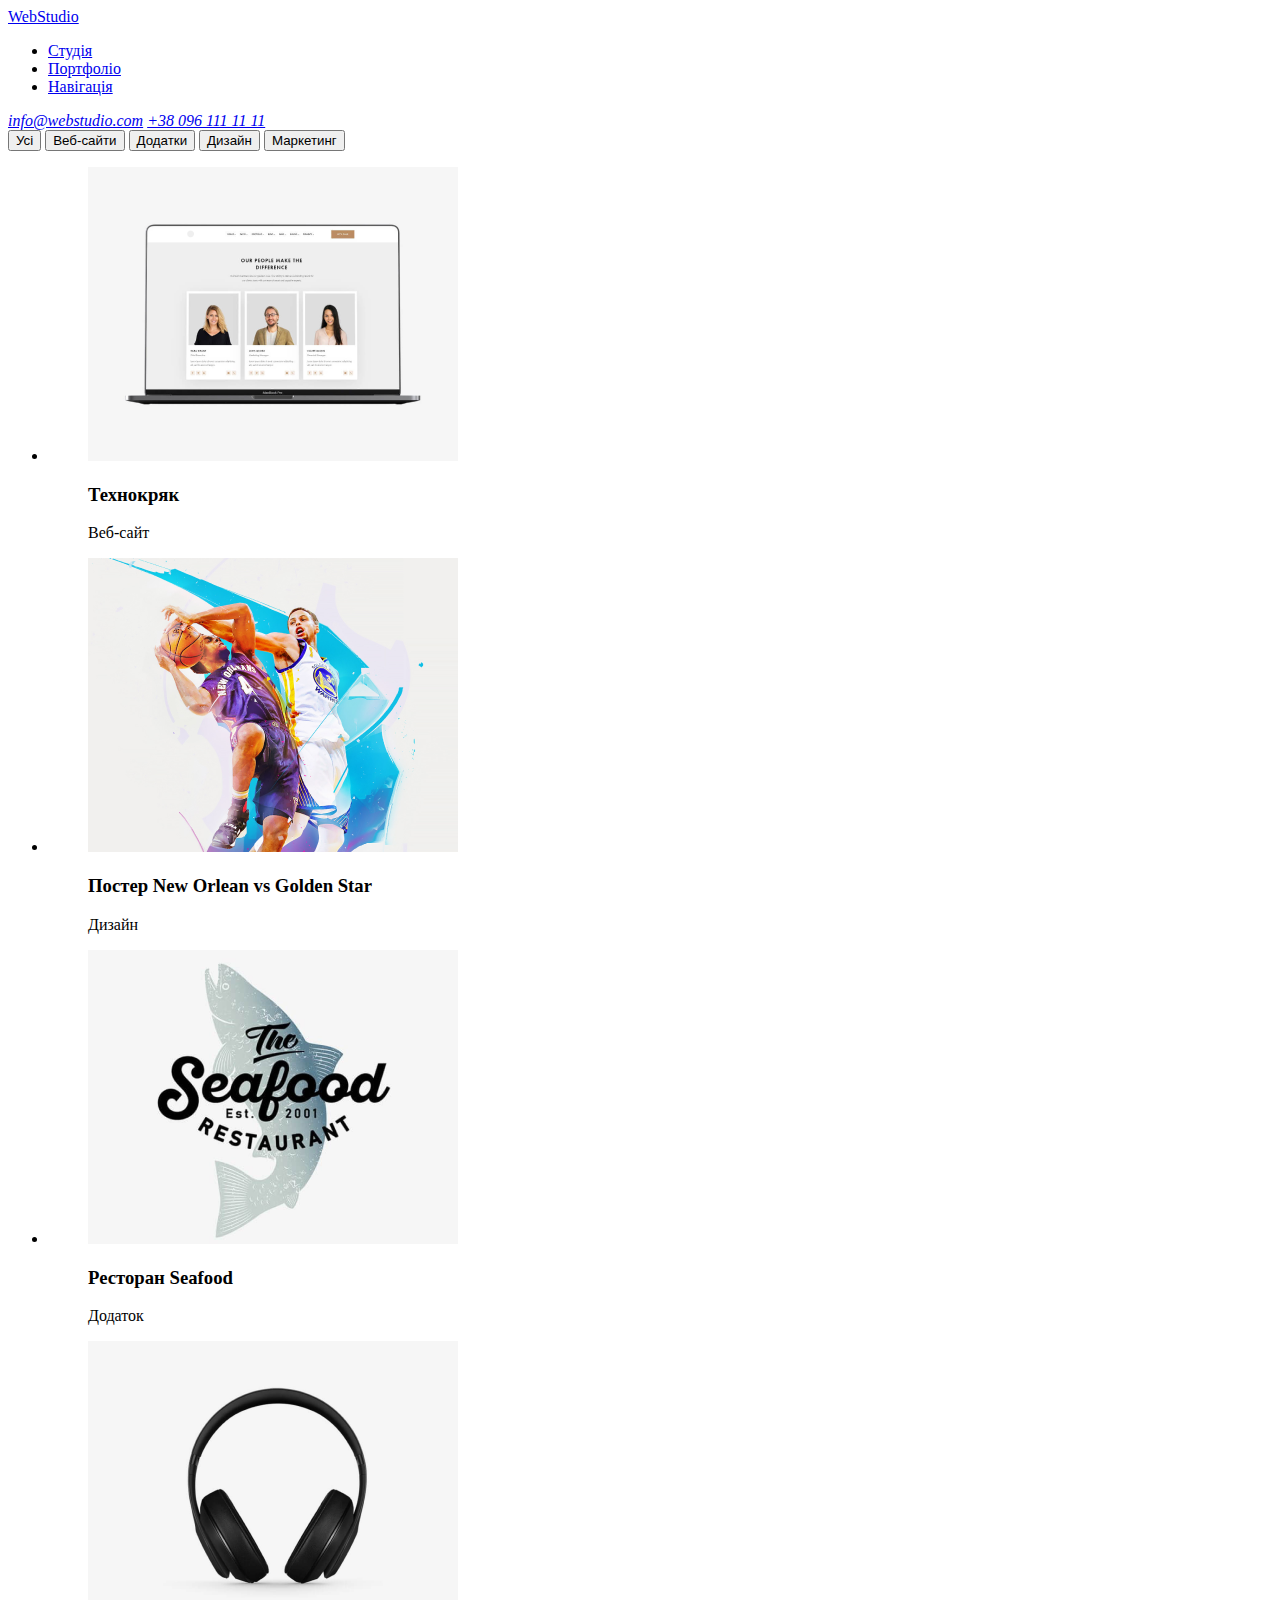
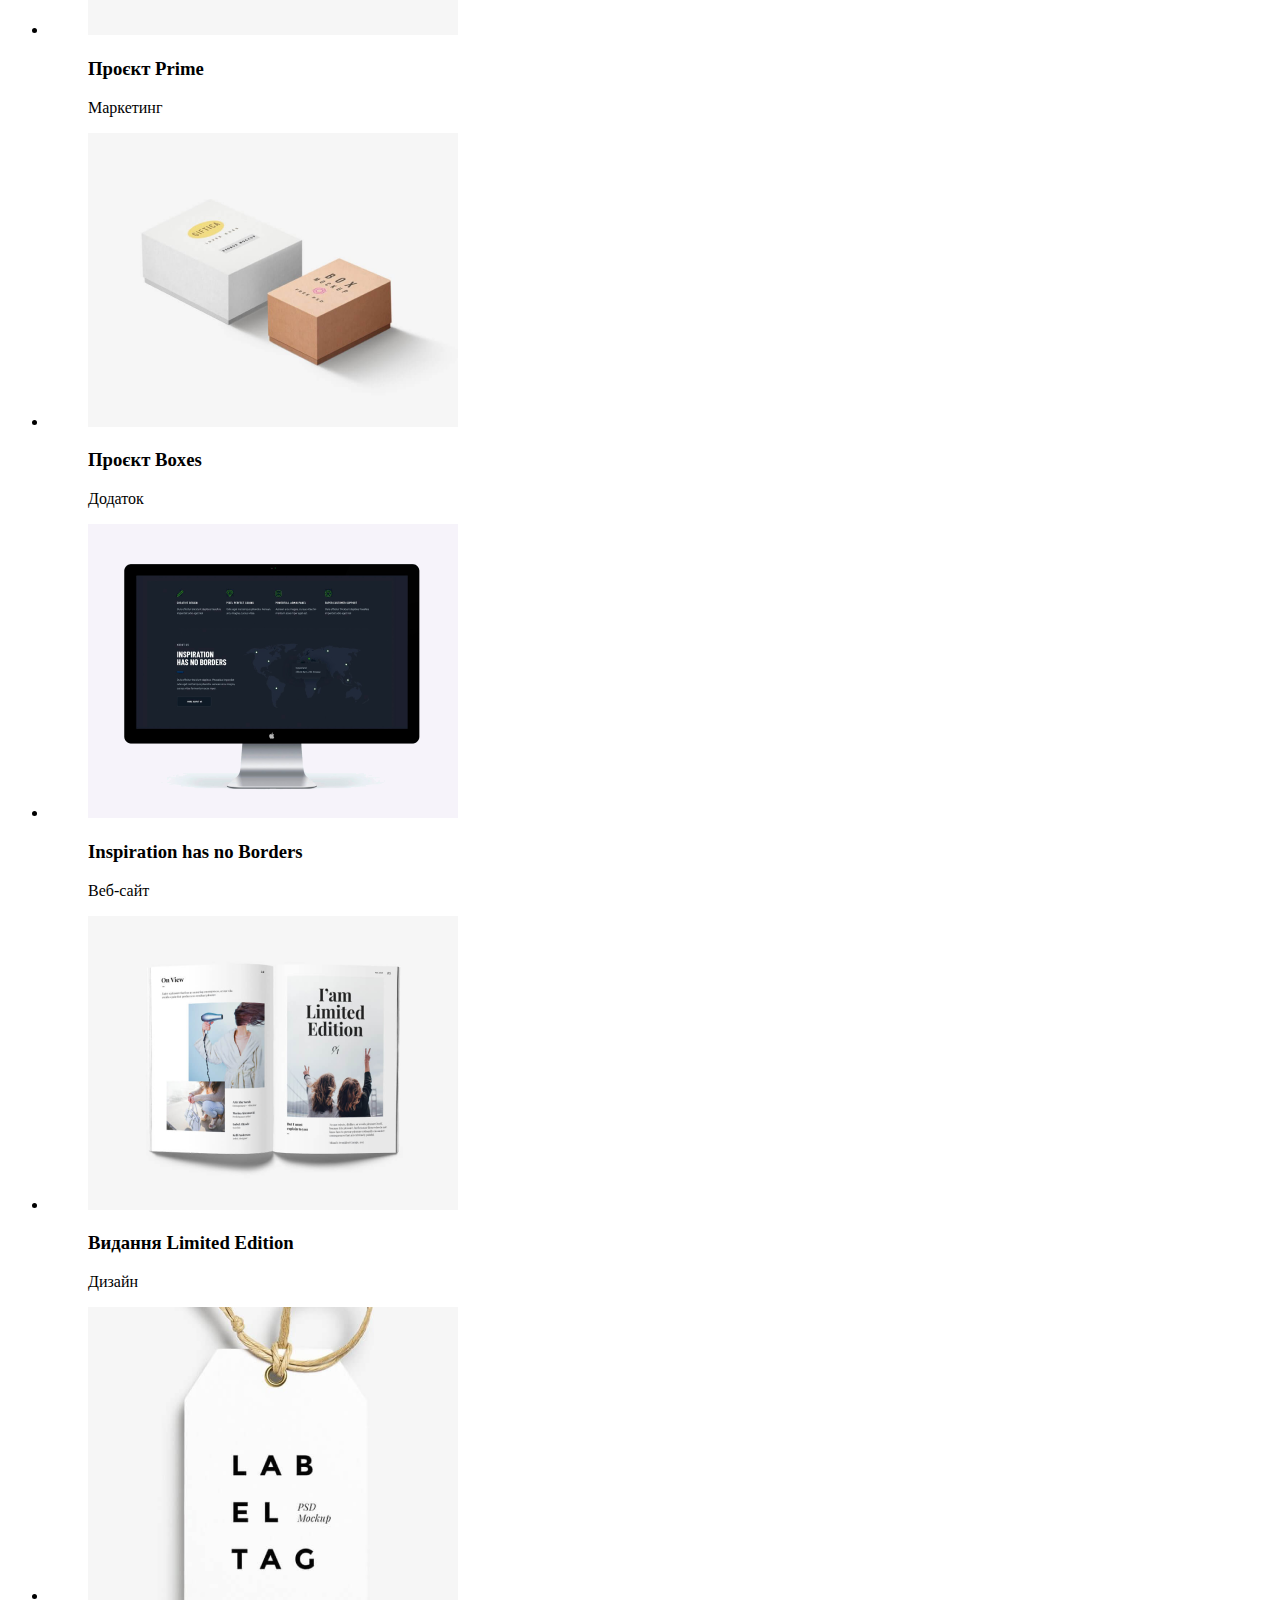
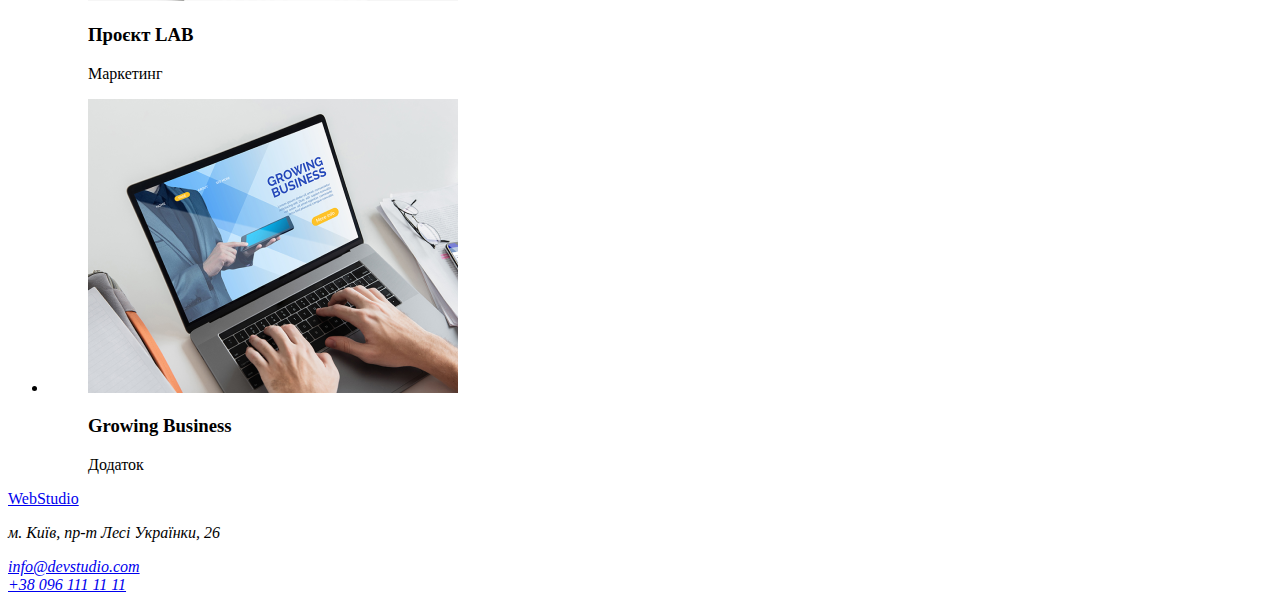
==== portfolio.html @ 7b9e5540 "finished" ====
<!DOCTYPE html>
<html lang="en">

<head>
    <meta charset="UTF-8">
    <meta name="viewport" content="width=device-width, initial-scale=1.0">
    <title>Document</title>
</head>

<body>
    <header>
        <a href="#">WebStudio</a>
        <nav>
            <ul>
                <li><a href="index.html">Студія</a></li>
                <li><a href="portfolio.html">Портфоліо</a></li>
                <li><a href="#">Навігація</a></li>
            </ul>
        </nav>
        <address>
            <a href="mailto:info@webstudio.com">info@webstudio.com</a>
            <a href="tel:+380961111111">+38 096 111 11 11</a>
        </address>
    </header>
    <main>
        <div>
            <nav>
                <button>Усі</button>
                <button>Веб-сайти</button>
                <button>Додатки</button>
                <button>Дизайн</button>
                <button>Маркетинг</button>
            </nav>
        </div>
        <section>
            <ul>
                <li>
                    <figure>
                        <img src="img/all(1).png" alt="">
                        <figcaption>
                            <h3>Технокряк</h3>
                            <p>Веб-сайт</p>
                        </figcaption>
                    </figure>
                </li>
                <li>
                    <figure>
                        <img src="img/all(2).png" alt="">
                        <figcaption>
                            <h3>Постер New Orlean vs Golden Star</h3>
                            <p>Дизайн</p>
                        </figcaption>
                    </figure>
                </li>
                <li>
                    <figure>
                        <img src="img/all(3).png" alt="">
                        <figcaption>
                            <h3>Ресторан Seafood</h3>
                            <p>Додаток</p>
                        </figcaption>
                    </figure>
                </li>
                <li>
                    <figure>
                        <img src="img/all(4).png" alt="">
                        <figcaption>
                            <h3>Проєкт Prime</h3>
                            <p>Маркетинг</p>
                        </figcaption>
                    </figure>
                </li>
                <li>
                    <figure>
                        <img src="img/all(5).png" alt="">
                        <figcaption>
                            <h3>Проєкт Boxes</h3>
                            <p>Додаток</p>
                        </figcaption>
                    </figure>
                </li>
                <li>
                    <figure>
                        <img src="img/all(6).png" alt="">
                        <figcaption>
                            <h3>Inspiration has no Borders</h3>
                            <p>Веб-сайт</p>
                        </figcaption>
                    </figure>
                </li>
                <li>
                    <figure>
                        <img src="img/all(7).png" alt="">
                        <figcaption>
                            <h3>Видання Limited Edition</h3>
                            <p>Дизайн</p>
                        </figcaption>
                    </figure>
                </li>
                <li>
                    <figure>
                        <img src="img/all(8).png" alt="">
                        <figcaption>
                            <h3>Проєкт LAB</h3>
                            <p>Маркетинг</p>
                        </figcaption>
                    </figure>
                </li>
                <li>
                    <figure>
                        <img src="img/all(9).png" alt="">
                        <figcaption>
                            <h3>Growing Business</h3>
                            <p>Додаток</p>
                        </figcaption>
                    </figure>
                </li>
            </ul>
        </section>
    </main>
    <footer>
        <a href="#">WebStudio</a>
        <address>
            <p>м. Київ, пр-т Лесі Українки, 26</p>
            <a href="melito:info@devstudio.com">info@devstudio.com</a><br>
            <a href="tel:+380961111111">+38 096 111 11 11</a>
        </address>
    </footer>
</body>

</html>
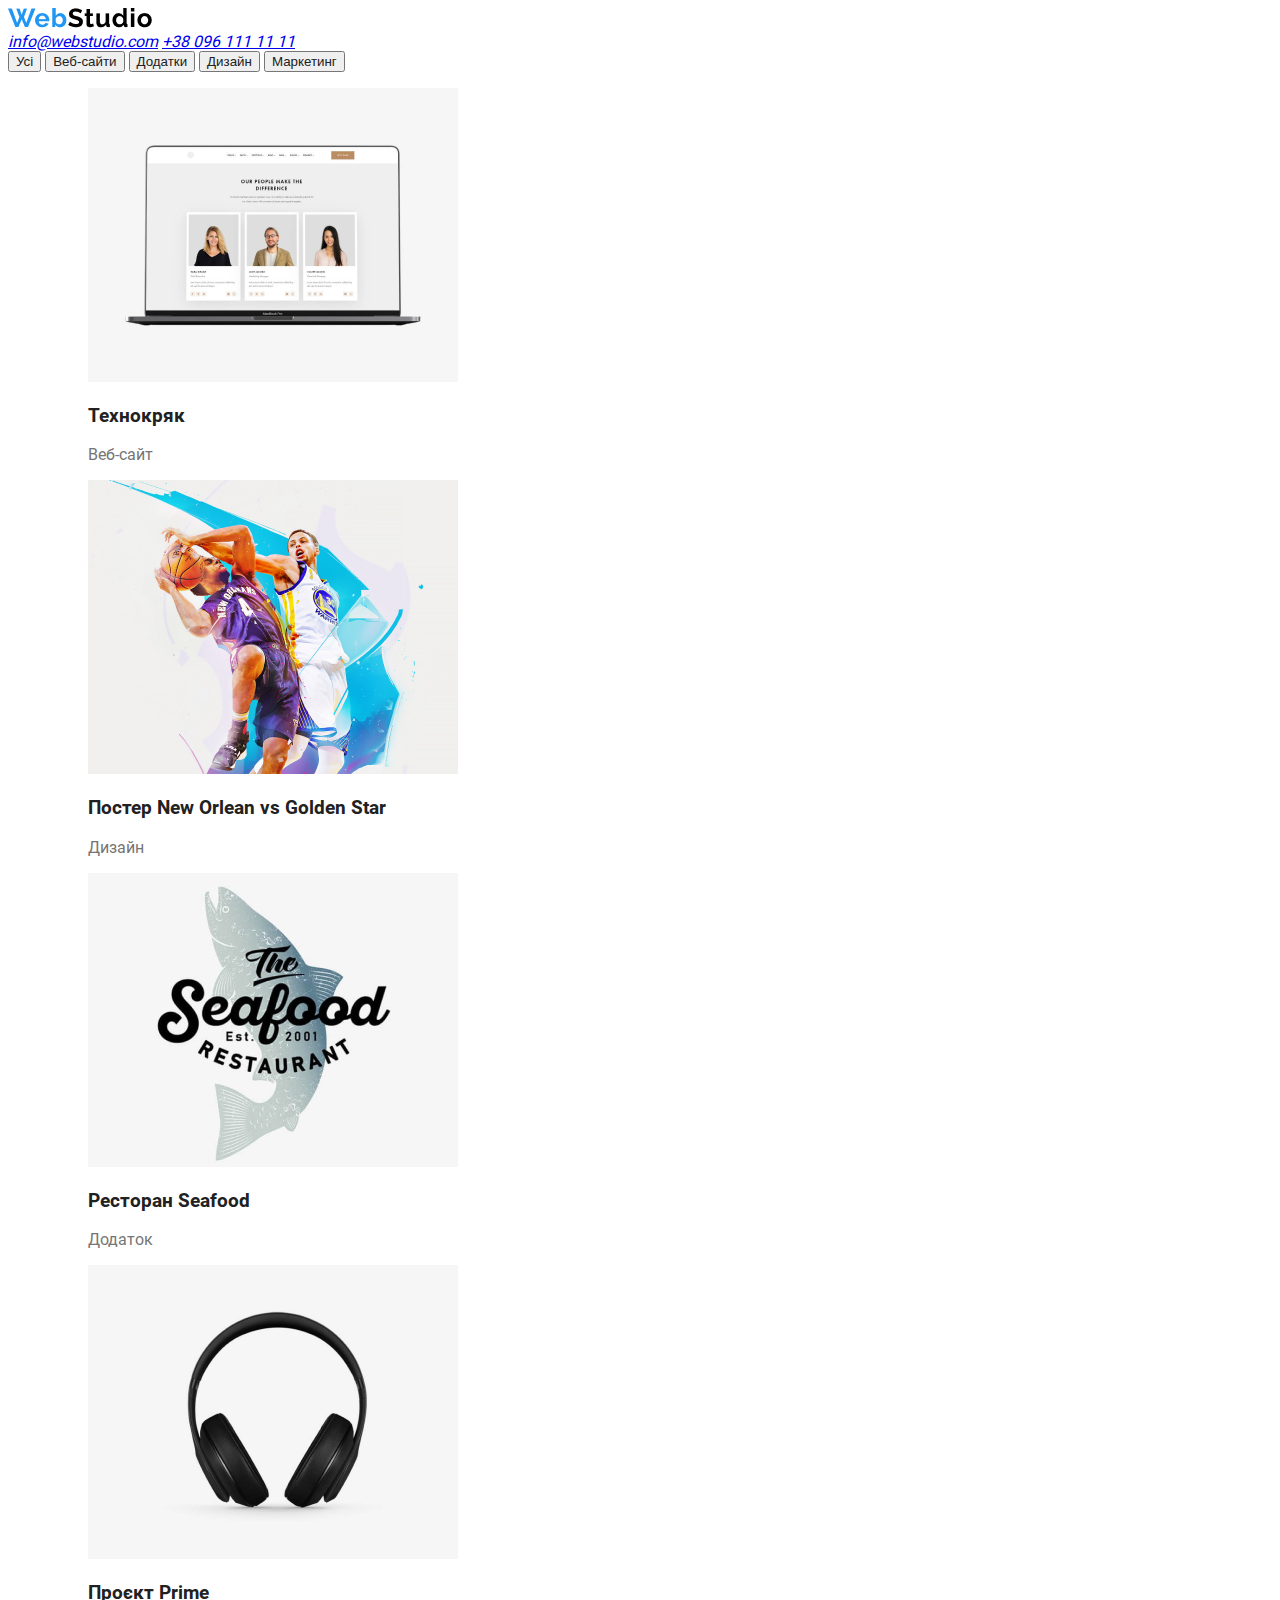
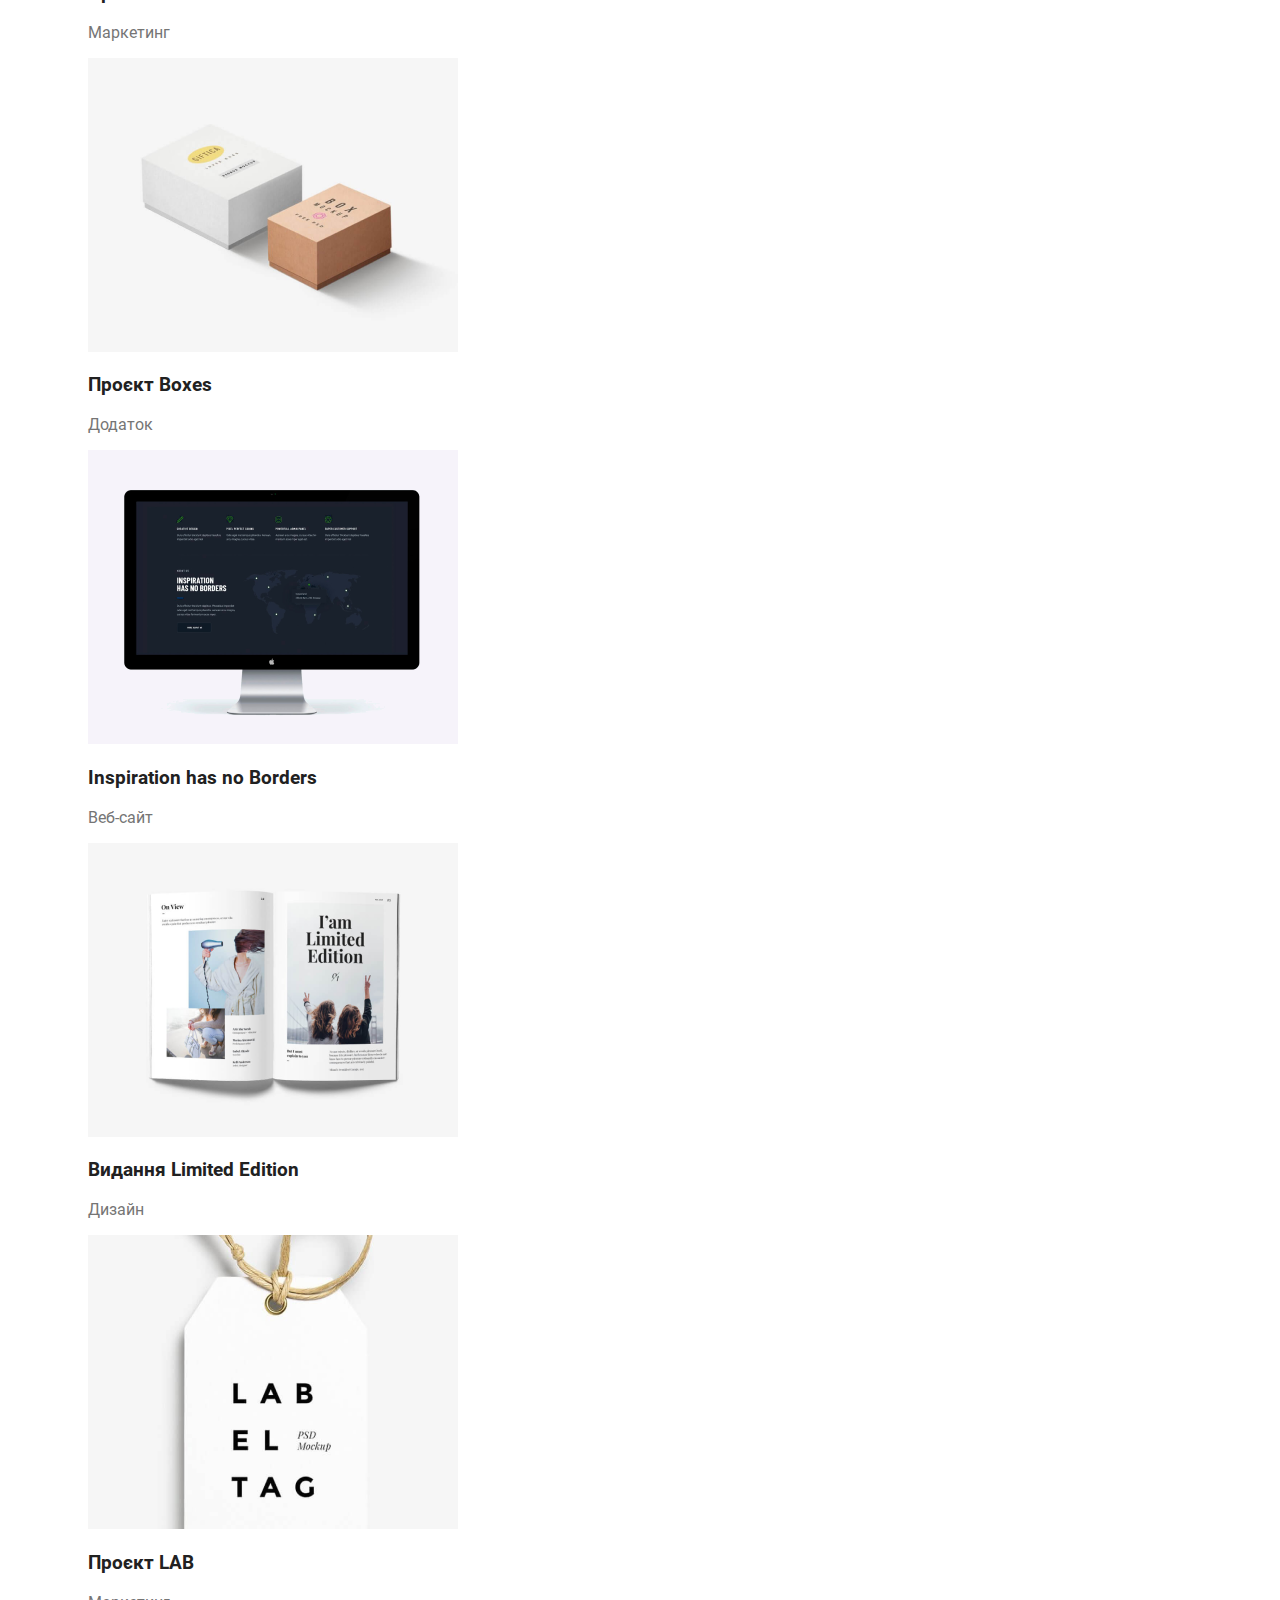
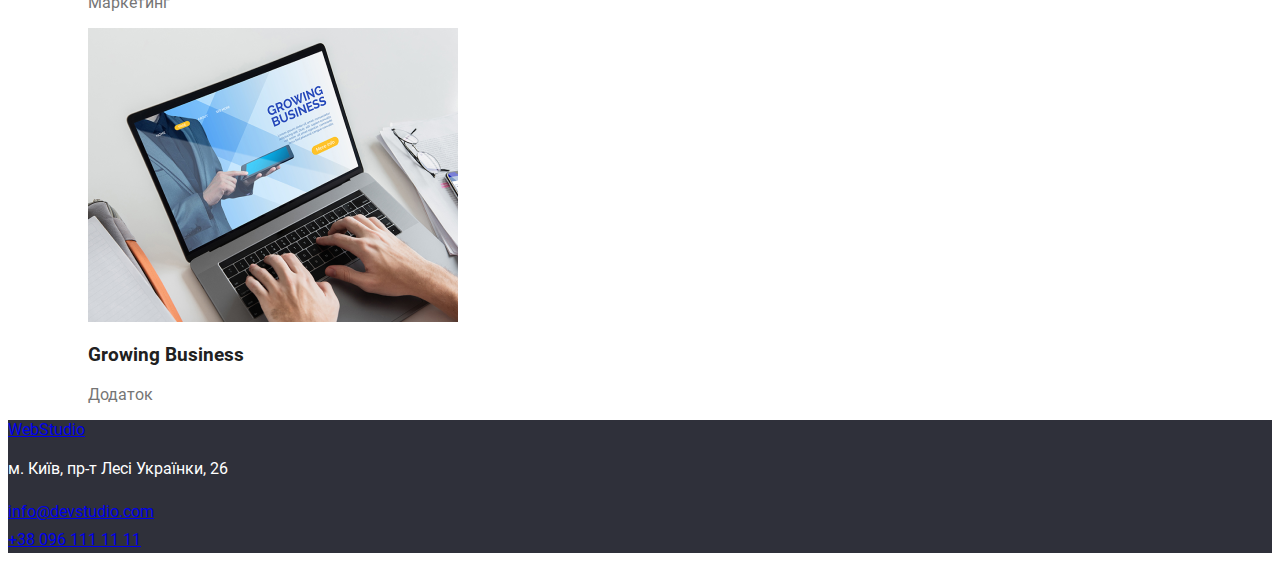
==== commit a8fa56b4: "stylized the text in more detail" ====
--- a/portfolio.html
+++ b/portfolio.html
@@ -1,129 +1,121 @@
 <!DOCTYPE html>
 <html lang="en">
-
 <head>
     <meta charset="UTF-8">
     <meta name="viewport" content="width=device-width, initial-scale=1.0">
+    <link rel="stylesheet" href="/CSS/portfolio.css">
     <title>Document</title>
 </head>
-
 <body>
-    <header>
-        <a href="#">WebStudio</a>
-        <nav>
-            <ul>
-                <li><a href="index.html">Студія</a></li>
-                <li><a href="portfolio.html">Портфоліо</a></li>
-                <li><a href="#">Навігація</a></li>
-            </ul>
-        </nav>
-        <address>
-            <a href="mailto:info@webstudio.com">info@webstudio.com</a>
-            <a href="tel:+380961111111">+38 096 111 11 11</a>
+    <header class="header">
+        <a class="logo" href="#"><img src="/img/WebStudioBlk.png" alt="WebStudio logo"></a>
+        <address class="address">
+            <a class="address-email" href="mailto:info@webstudio.com">info@webstudio.com</a>
+            <a class="address-phone" href="tel:+380961111111">+38 096 111 11 11</a>
         </address>
     </header>
-    <main>
-        <div>
-            <nav>
-                <button>Усі</button>
-                <button>Веб-сайти</button>
-                <button>Додатки</button>
-                <button>Дизайн</button>
-                <button>Маркетинг</button>
+    <main class="portfolio-main">
+        <div class="navigation-container">
+            <nav class="nav-wrap">
+                <button class="nav-button">Усі</button>
+                <button class="nav-button">Веб-сайти</button>
+                <button class="nav-button">Додатки</button>
+                <button class="nav-button">Дизайн</button>
+                <button class="nav-button">Маркетинг</button>
             </nav>
         </div>
-        <section>
-            <ul>
-                <li>
-                    <figure>
-                        <img src="img/all(1).png" alt="">
-                        <figcaption>
-                            <h3>Технокряк</h3>
-                            <p>Веб-сайт</p>
+        <section class="posts-section">
+            <ul class="posts-section-list">
+                <li class="post-item">
+                    <figure class="post-item-wrap">
+                        <img class="post-img" src="img/all(1).png" alt="Технокряк, веб-сайт">
+                        <figcaption class="post-text">
+                            <h3 class="post-title">Технокряк</h3>
+                            <p class="post-subtitle">Веб-сайт</p>
                         </figcaption>
                     </figure>
                 </li>
-                <li>
-                    <figure>
-                        <img src="img/all(2).png" alt="">
-                        <figcaption>
-                            <h3>Постер New Orlean vs Golden Star</h3>
-                            <p>Дизайн</p>
+                <li class="post-item">
+                    <figure class="post-item-wrap">
+                        <img class="post-img" src="img/all(2).png" alt="Постер New Orlean vs Golden Star, дизай">
+                        <figcaption class="post-text">
+                            <h3 class="post-title">Постер New Orlean vs Golden Star</h3>
+                            <p class="post-subtitle">Дизайн</p>
                         </figcaption>
                     </figure>
                 </li>
-                <li>
-                    <figure>
-                        <img src="img/all(3).png" alt="">
-                        <figcaption>
-                            <h3>Ресторан Seafood</h3>
-                            <p>Додаток</p>
+                <li class="post-item">
+                    <figure class="post-item-wrap">
+                        <img class="post-img" src="img/all(3).png" alt="Ресторан Seafood, додаток">
+                        <figcaption class="post-text">
+                            <h3 class="post-title">Ресторан Seafood</h3>
+                            <p class="post-subtitle">Додаток</p>
                         </figcaption>
                     </figure>
                 </li>
-                <li>
-                    <figure>
-                        <img src="img/all(4).png" alt="">
-                        <figcaption>
-                            <h3>Проєкт Prime</h3>
-                            <p>Маркетинг</p>
+                <li class="post-item">
+                    <figure class="post-item-wrap">
+                        <img class="post-img" src="img/all(4).png" alt="Проєкт Prime, маркетинг">
+                        <figcaption class="post-text">
+                            <h3 class="post-title">Проєкт Prime</h3>
+                            <p class="post-subtitle">Маркетинг</p>
                         </figcaption>
                     </figure>
                 </li>
-                <li>
-                    <figure>
-                        <img src="img/all(5).png" alt="">
-                        <figcaption>
-                            <h3>Проєкт Boxes</h3>
-                            <p>Додаток</p>
+                <li class="post-item">
+                    <figure class="post-item-wrap">
+                        <img class="post-img" src="img/all(5).png" alt="Проєкт Boxes, додаток">
+                        <figcaption class="post-text">
+                            <h3 class="post-title">Проєкт Boxes</h3>
+                            <p class="post-subtitle">Додаток</p>
                         </figcaption>
                     </figure>
                 </li>
-                <li>
-                    <figure>
-                        <img src="img/all(6).png" alt="">
-                        <figcaption>
-                            <h3>Inspiration has no Borders</h3>
-                            <p>Веб-сайт</p>
+                <li class="post-item">
+                    <figure class="post-item-wrap">
+                        <img class="post-img" src="img/all(6).png" alt="Inspiration has no Borders, веб-сайт">
+                        <figcaption class="post-text">
+                            <h3 class="post-title">Inspiration has no Borders</h3>
+                            <p class="post-subtitle">Веб-сайт</p>
                         </figcaption>
                     </figure>
                 </li>
-                <li>
-                    <figure>
-                        <img src="img/all(7).png" alt="">
-                        <figcaption>
-                            <h3>Видання Limited Edition</h3>
-                            <p>Дизайн</p>
+                <li class="post-item">
+                    <figure class="post-item-wrap">
+                        <img class="post-img" src="img/all(7).png" alt="Видання Limited Edition, дизайн">
+                        <figcaption class="post-text">
+                            <h3 class="post-title">Видання Limited Edition</h3>
+                            <p class="post-subtitle">Дизайн</p>
                         </figcaption>
                     </figure>
                 </li>
-                <li>
-                    <figure>
-                        <img src="img/all(8).png" alt="">
-                        <figcaption>
-                            <h3>Проєкт LAB</h3>
-                            <p>Маркетинг</p>
+                <li class="post-item">
+                    <figure class="post-item-wrap">
+                        <img class="post-img" src="img/all(8).png" alt="Проєкт LAB, маркетинг">
+                        <figcaption class="post-text">
+                            <h3 class="post-title">Проєкт LAB</h3>
+                            <p class="post-subtitle">Маркетинг</p>
                         </figcaption>
                     </figure>
                 </li>
-                <li>
-                    <figure>
-                        <img src="img/all(9).png" alt="">
-                        <figcaption>
-                            <h3>Growing Business</h3>
-                            <p>Додаток</p>
+                <li class="post-item">
+                    <figure class="post-item-wrap">
+                        <img class="post-img" src="img/all(9).png" alt="Growing Business, додаток">
+                        <figcaption class="post-text">
+                            <h3 class="post-title">Growing Business</h3>
+                            <p class="post-subtitle">Додаток</p>
                         </figcaption>
                     </figure>
                 </li>
             </ul>
         </section>
     </main>
-    <footer>
-        <a href="#">WebStudio</a>
-        <address>
-            <p>м. Київ, пр-т Лесі Українки, 26</p>
-            <a href="melito:info@devstudio.com">info@devstudio.com</a><br>
-            <a href="tel:+380961111111">+38 096 111 11 11</a>
+    <footer class="footer">
+        <a class="logo" href="#">WebStudio</a>
+        <address class="footer-address">            
+            <p class="footer-text">м. Київ, пр-т Лесі Українки, 26</p>
+            <a class="footer-email" href="mailto:info@devstudio.com">info@devstudio.com</a><br>
+            <a class="footer-phone" href="tel:+380961111111">+38 096 111 11 11</a>
         </address>
     </footer>
 </body>
--- a/CSS/portfolio.css
+++ b/CSS/portfolio.css
@@ -0,0 +1,64 @@
+:root{
+    --purple: #2F303A;
+    --white: #fff;
+    --another-white: #F5F4FA;
+    --sky: #2196F3;
+    --black: #212121;
+    --grey: #757575;
+}
+@font-face{
+    font-family: "Roboto";
+    font-weight: 400;
+    src: url("../fonts/Roboto-Regular.ttf");
+}
+@font-face{
+    font-family: "Roboto";
+    font-weight: 500;
+    src: url("../fonts/Roboto-Medium.ttf");
+}
+@font-face{
+    font-family: "Roboto";
+    font-weight: 700;
+    src: url("../fonts/Roboto-Bold.ttf");
+}
+@font-face{
+    font-family: "Roboto";
+    font-weight: 900;
+    src: url("../fonts/Roboto-Black.ttf");
+}
+
+body{
+    font-family: "Roboto", sans-serif;
+}
+.nav-button{
+    font-size: 16;
+    font-weight: 500;
+    letter-spacing: 3%;
+    color: var(--black);
+}
+.posts-section-list{
+    list-style: none;
+}
+.post-title{
+    font-size: 18;
+    font-weight: 700;
+    letter-spacing: 6%;
+    color: var(--black);
+}
+.post-subtitle{
+    font-size: 16;
+    font-weight: 400;
+    letter-spacing: 3%;
+    color: var(--grey);
+}
+.footer{
+    background-color: var(--purple);
+}
+.footer-address{
+    font-size: 14;
+    font-weight: 400;
+    font-style: normal;
+    letter-spacing: 3%;
+    color: var(--white);
+    line-height: 1.71;
+}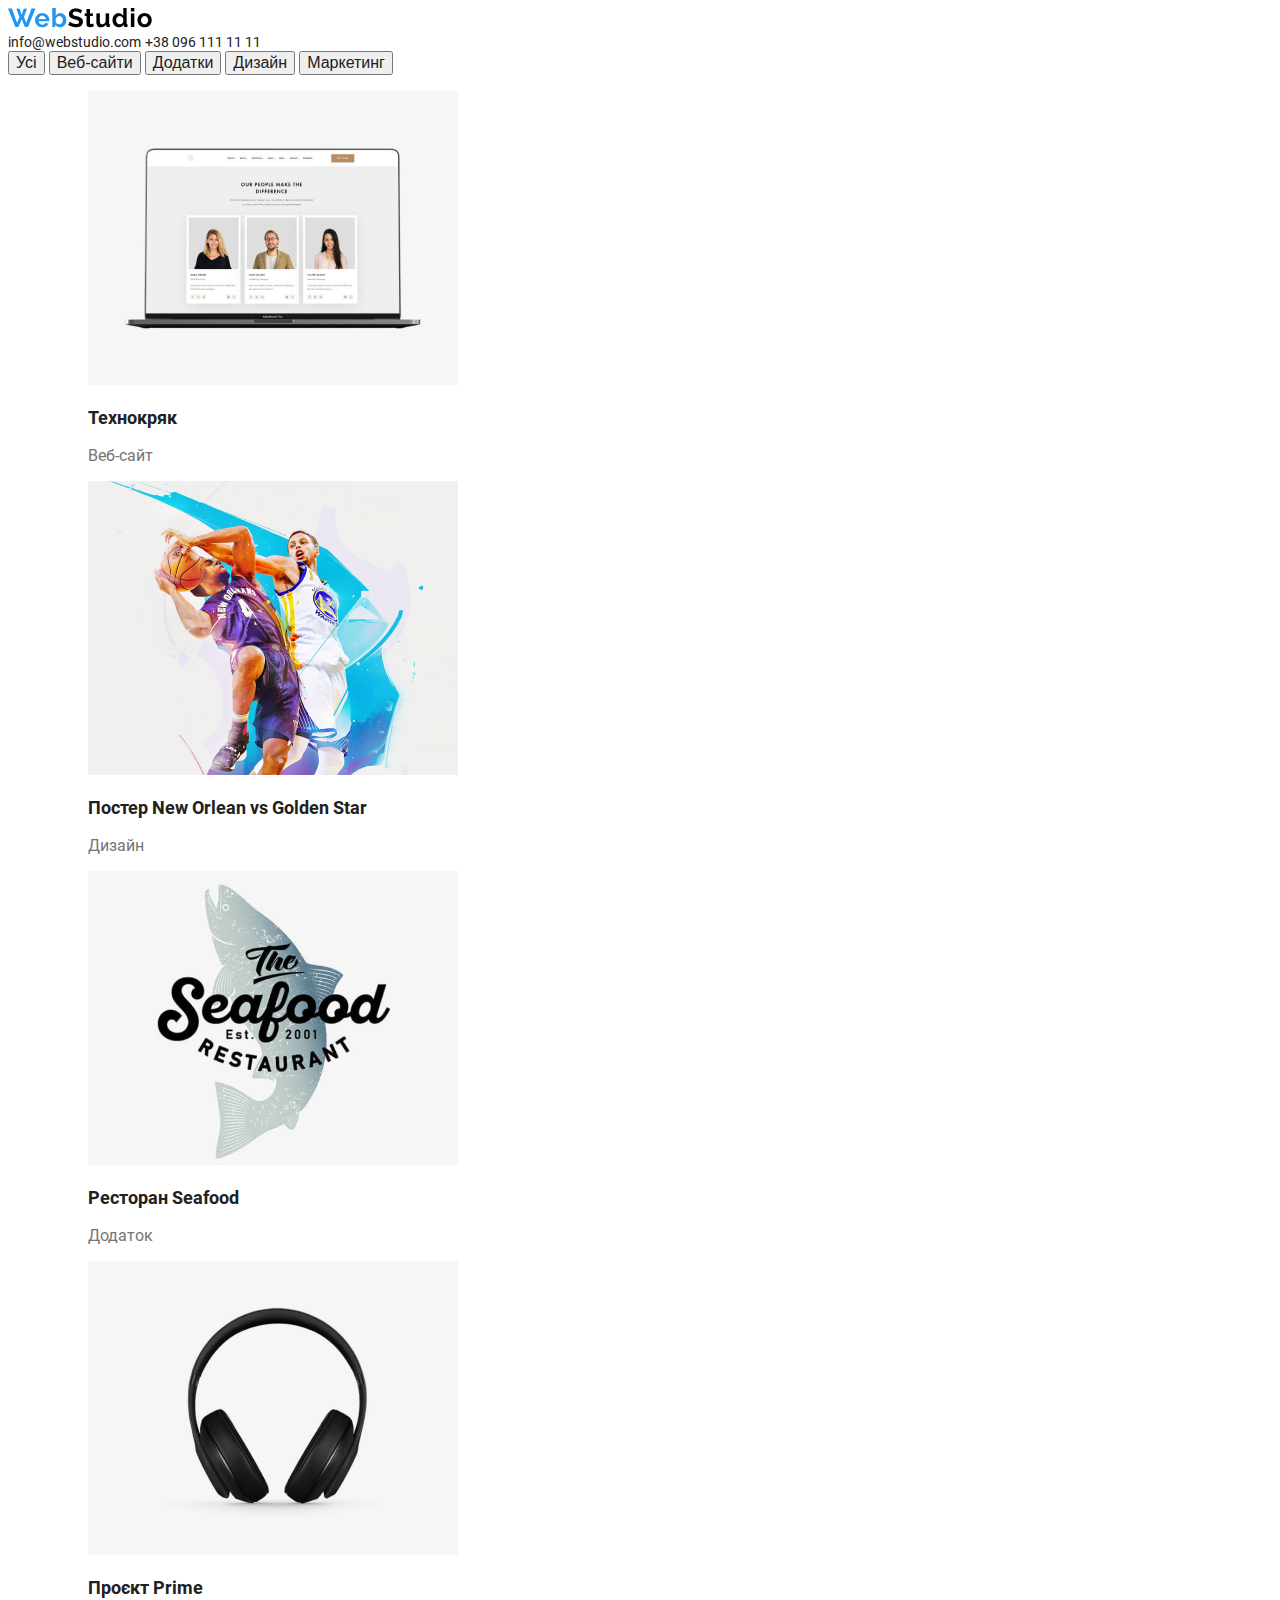
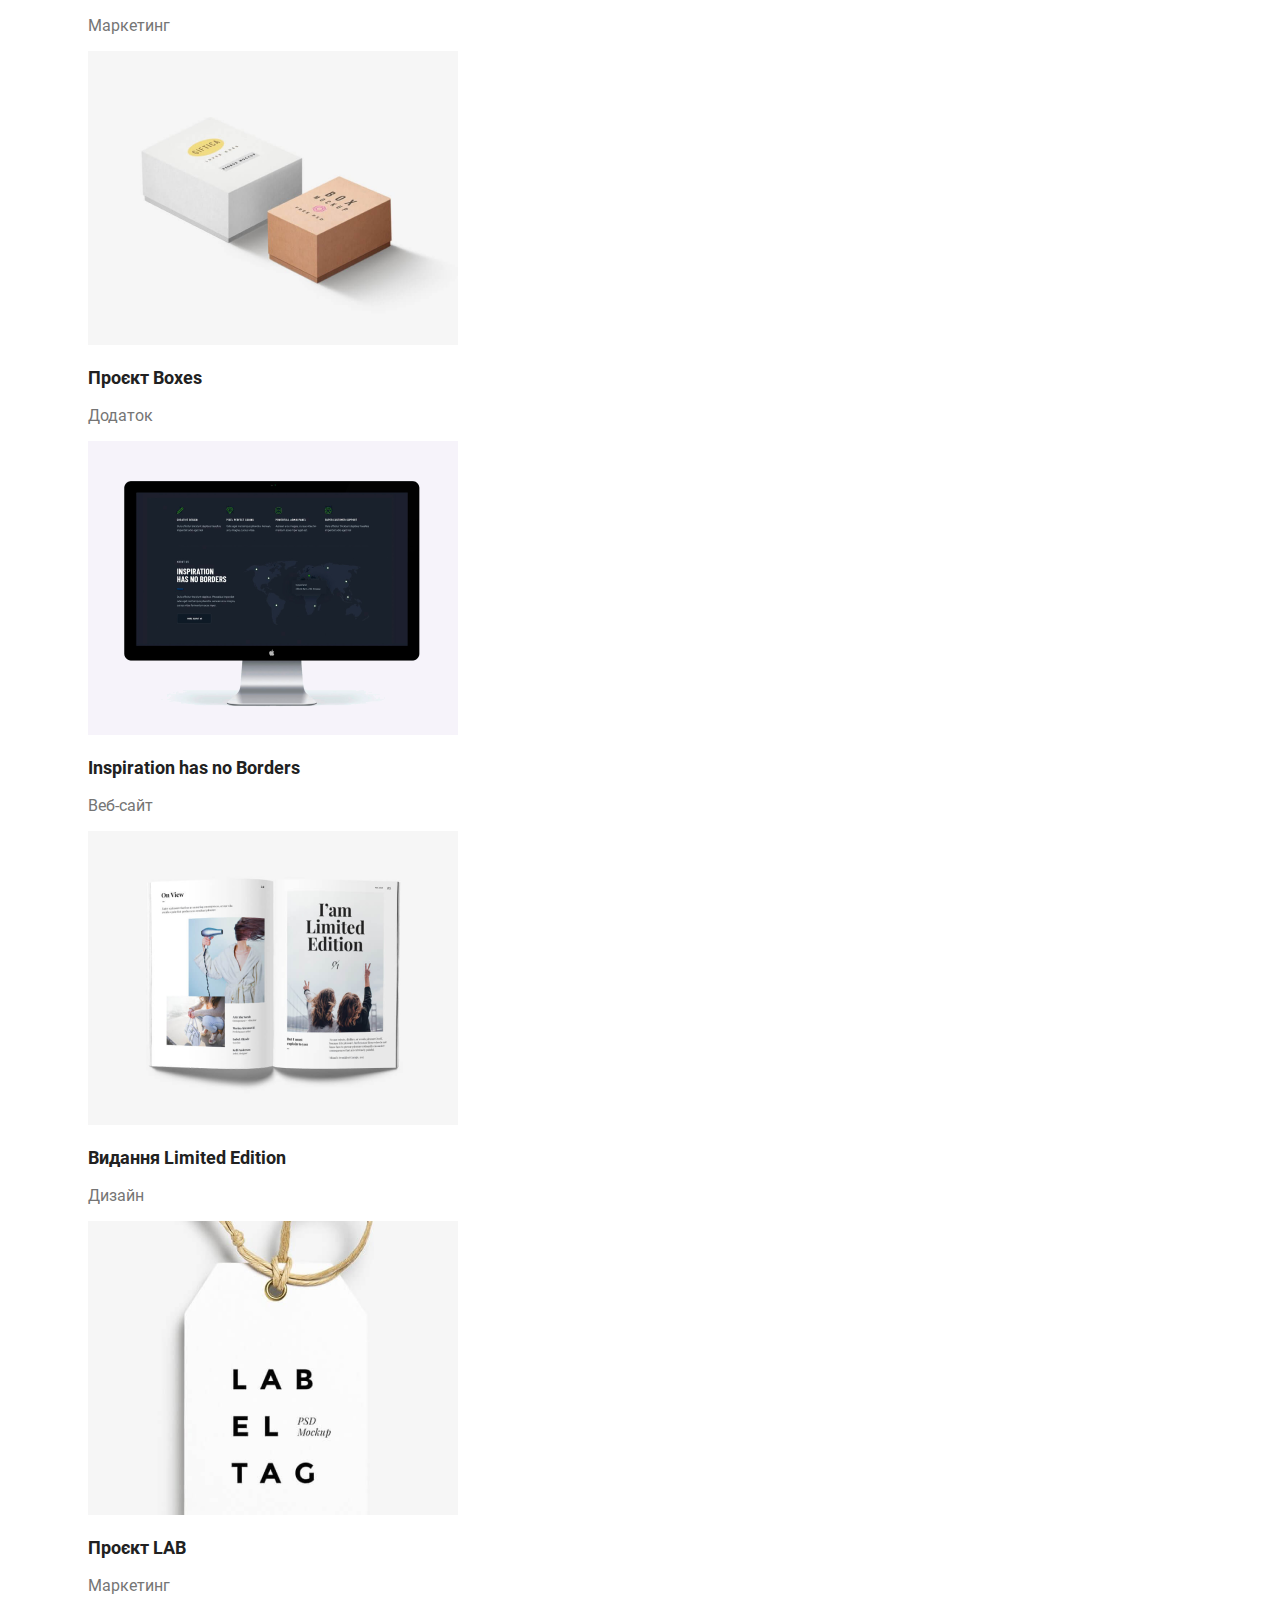
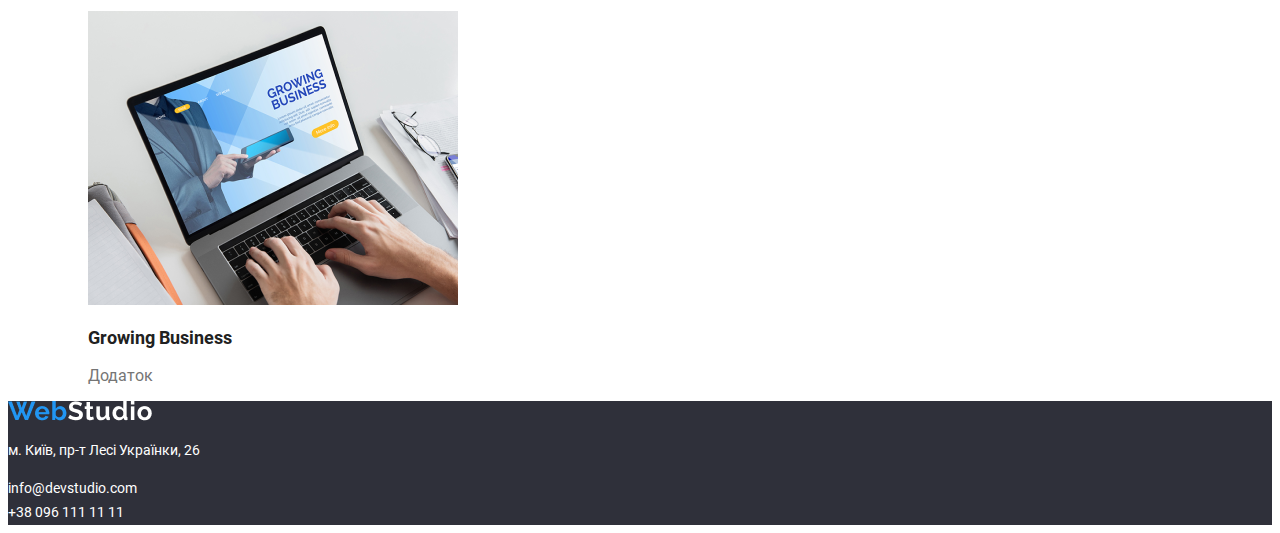
==== commit 3b6f592f: "more detailized" ====
--- a/portfolio.html
+++ b/portfolio.html
@@ -3,12 +3,12 @@
 <head>
     <meta charset="UTF-8">
     <meta name="viewport" content="width=device-width, initial-scale=1.0">
-    <link rel="stylesheet" href="/CSS/portfolio.css">
+    <link rel="stylesheet" href="CSS/portfolio.css">
     <title>Document</title>
 </head>
 <body>
     <header class="header">
-        <a class="logo" href="#"><img src="/img/WebStudioBlk.png" alt="WebStudio logo"></a>
+        <a class="logo" href="#"><img src="img/WebStudioBlk.png" alt="WebStudio logo"></a>
         <address class="address">
             <a class="address-email" href="mailto:info@webstudio.com">info@webstudio.com</a>
             <a class="address-phone" href="tel:+380961111111">+38 096 111 11 11</a>
@@ -111,7 +111,7 @@
         </section>
     </main>
     <footer class="footer">
-        <a class="logo" href="#">WebStudio</a>
+        <a class="logo" href="#"><img src="img/WebStudio.png" alt="WebStudio logo"></a>
         <address class="footer-address">            
             <p class="footer-text">м. Київ, пр-т Лесі Українки, 26</p>
             <a class="footer-email" href="mailto:info@devstudio.com">info@devstudio.com</a><br>
--- a/CSS/portfolio.css
+++ b/CSS/portfolio.css
@@ -30,8 +30,28 @@
 body{
     font-family: "Roboto", sans-serif;
 }
+.address-email{
+    font-size: 14px;
+    font-weight: 400;
+    color: var(--black);
+    text-decoration: none;
+    font-style: normal;
+}
+.address-email:hover{
+    color: var(--sky);
+}
+.address-phone{
+    font-size: 14px;
+    font-weight: 400;
+    color: var(--black);
+    text-decoration: none;
+    font-style: normal;
+}
+.address-phone:hover{
+    color: var(--sky);
+}
 .nav-button{
-    font-size: 16;
+    font-size: 16px;
     font-weight: 500;
     letter-spacing: 3%;
     color: var(--black);
@@ -40,13 +60,13 @@
     list-style: none;
 }
 .post-title{
-    font-size: 18;
+    font-size: 18px;
     font-weight: 700;
     letter-spacing: 6%;
     color: var(--black);
 }
 .post-subtitle{
-    font-size: 16;
+    font-size: 16px;
     font-weight: 400;
     letter-spacing: 3%;
     color: var(--grey);
@@ -55,10 +75,21 @@
     background-color: var(--purple);
 }
 .footer-address{
-    font-size: 14;
+    font-size: 14px;
     font-weight: 400;
     font-style: normal;
     letter-spacing: 3%;
     color: var(--white);
     line-height: 1.71;
+}
+.footer-text{
+    color: var(--white);
+}
+.footer-email{
+    text-decoration: none;
+    color: var(--white);
+}
+.footer-phone{
+    text-decoration: none;
+    color: var(--white);
 }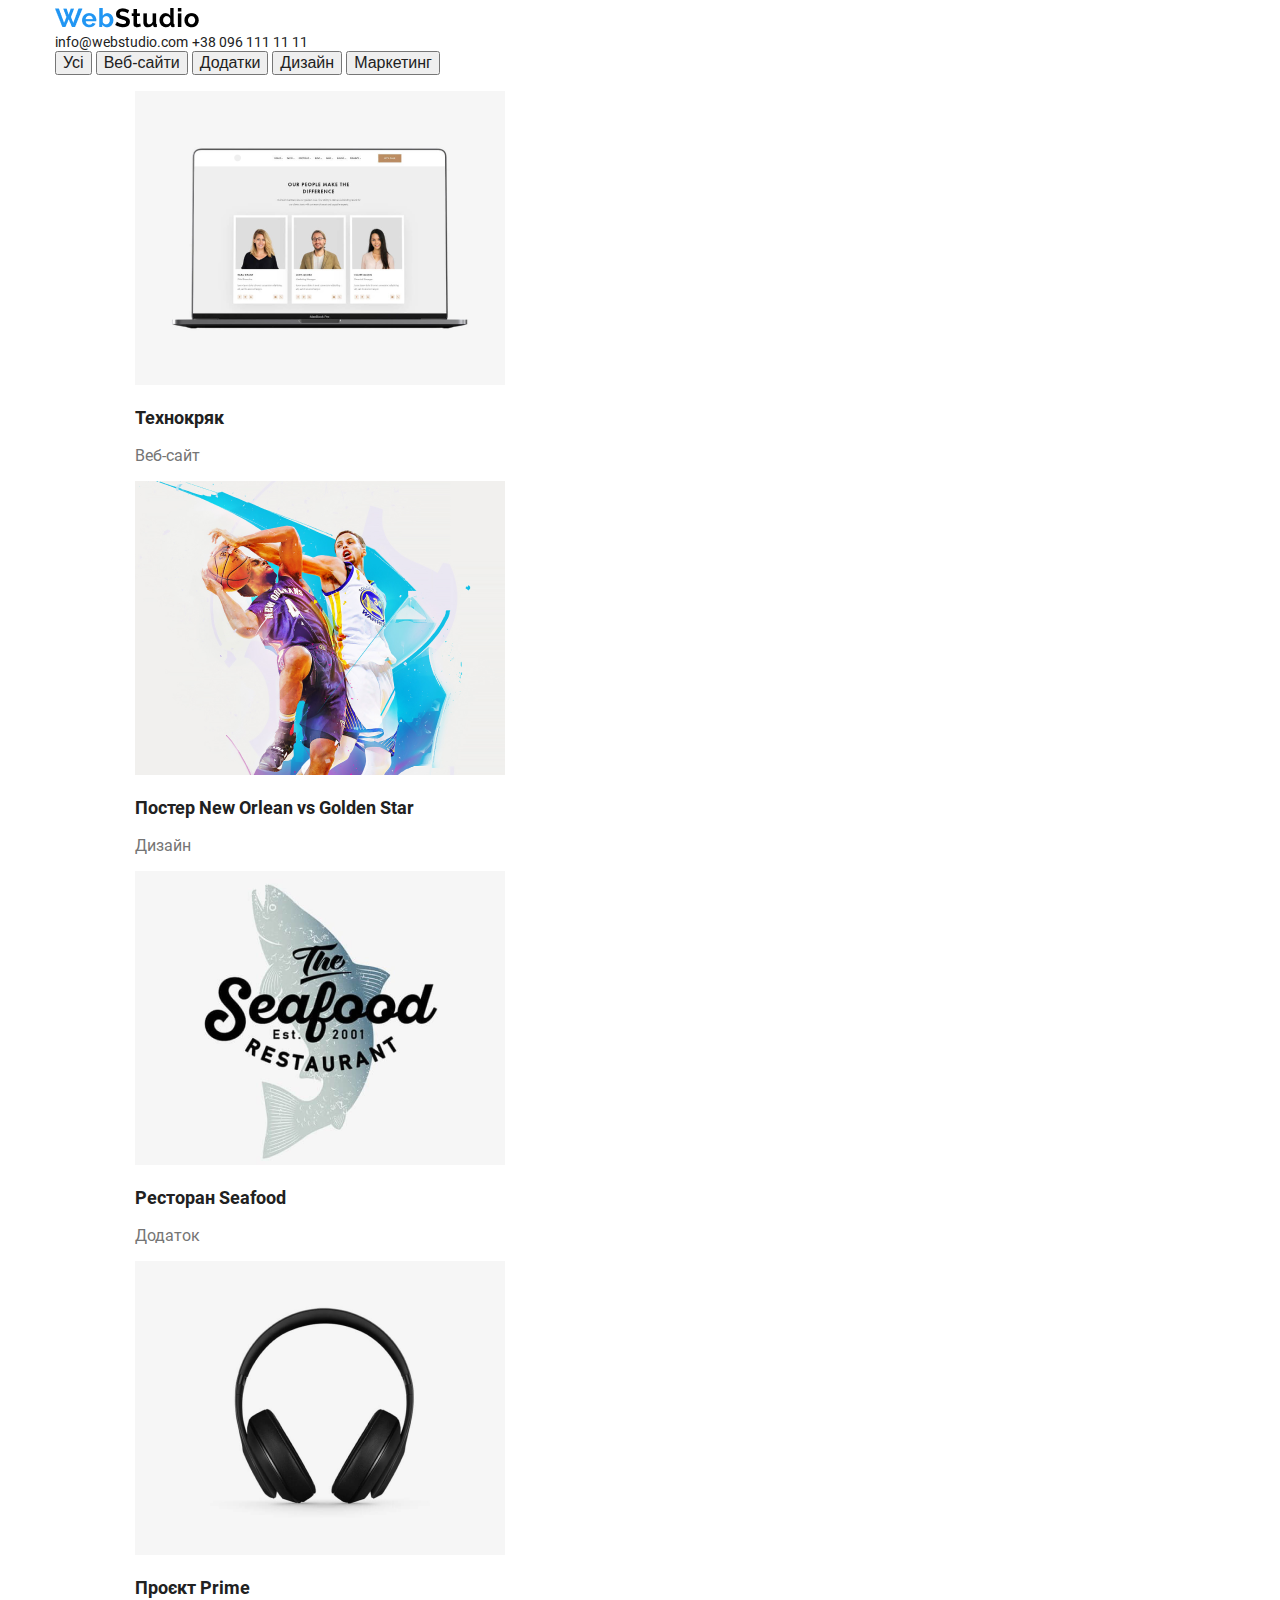
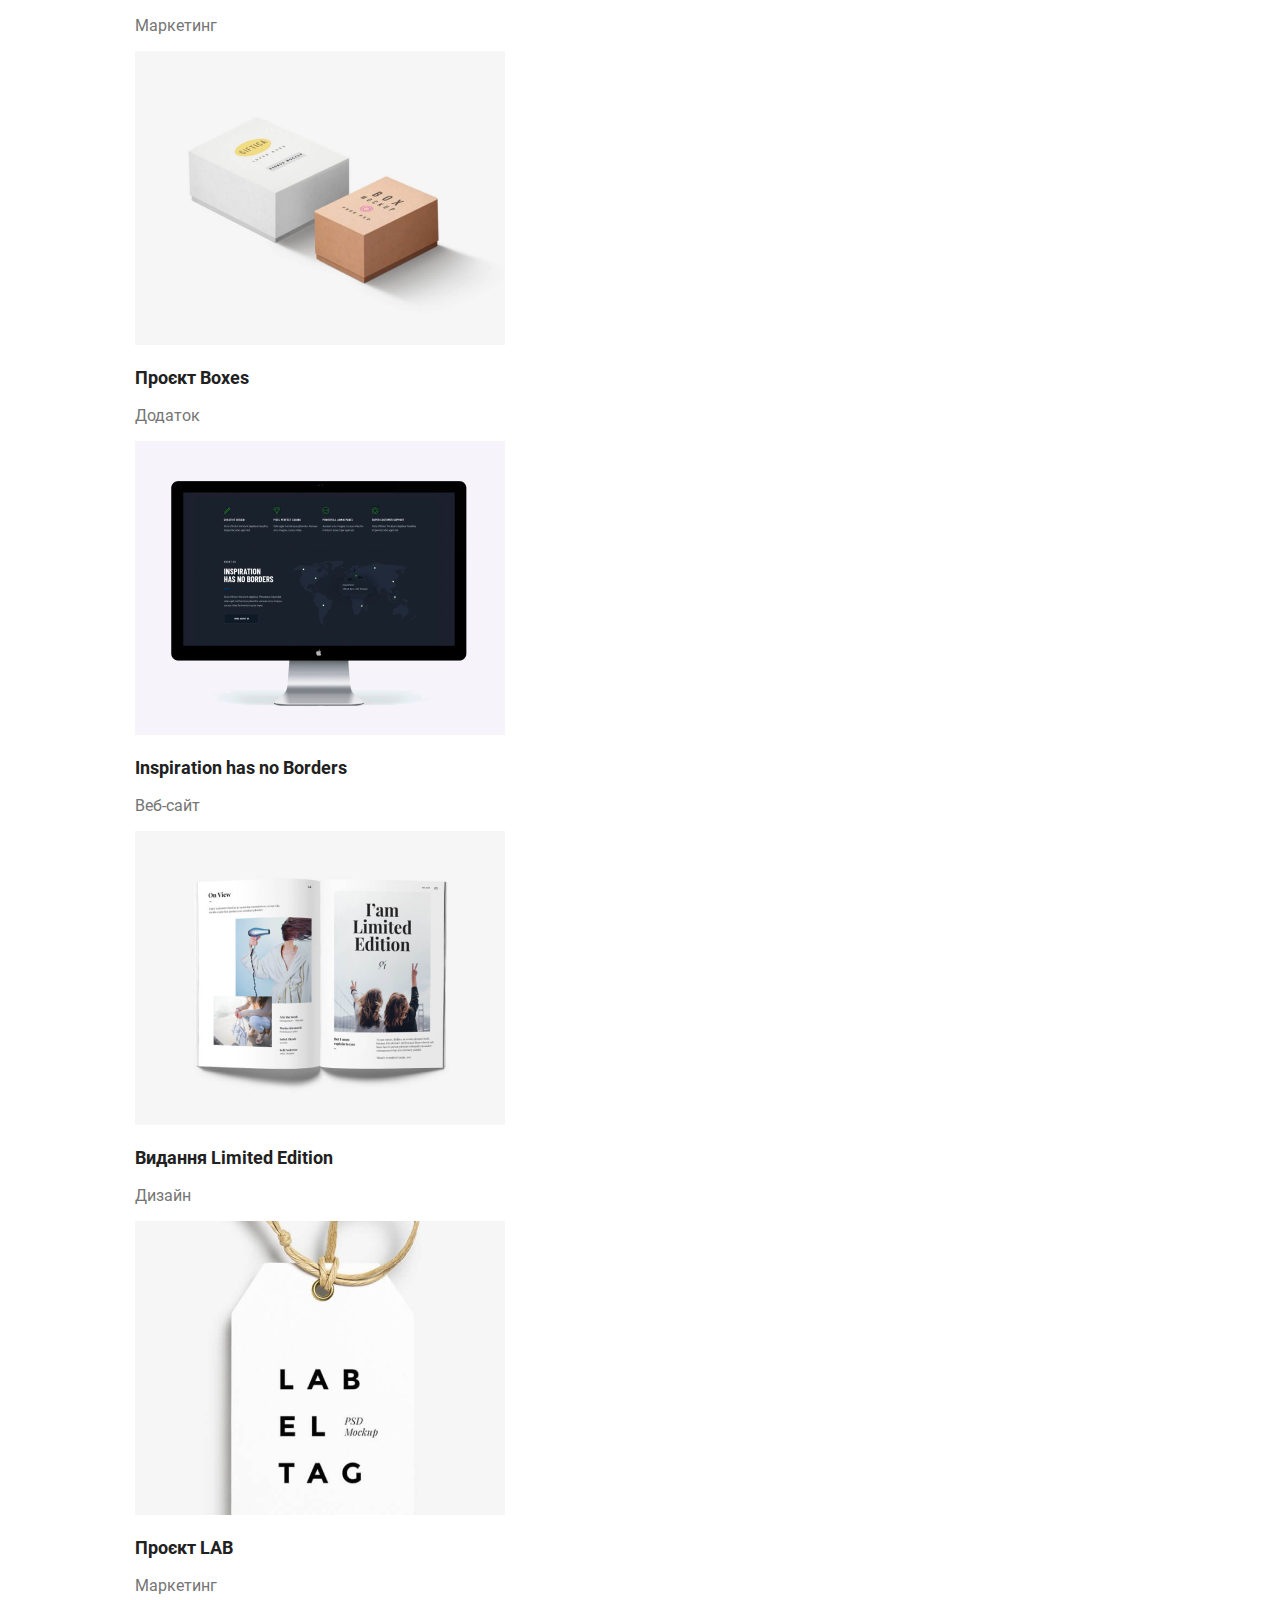
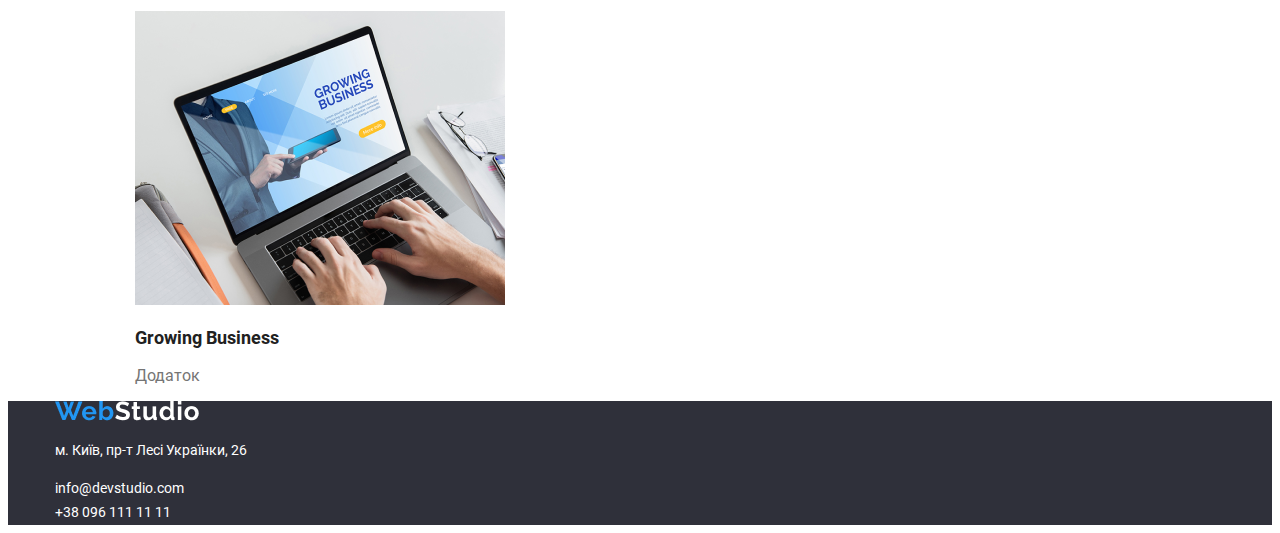
==== commit fb172ba8: "Implement container class" ====
--- a/portfolio.html
+++ b/portfolio.html
@@ -8,14 +8,17 @@
 </head>
 <body>
     <header class="header">
+        <div class="container">
         <a class="logo" href="#"><img src="img/WebStudioBlk.png" alt="WebStudio logo"></a>
         <address class="address">
             <a class="address-email" href="mailto:info@webstudio.com">info@webstudio.com</a>
             <a class="address-phone" href="tel:+380961111111">+38 096 111 11 11</a>
         </address>
+        </div>
     </header>
     <main class="portfolio-main">
         <div class="navigation-container">
+            <div class="container">
             <nav class="nav-wrap">
                 <button class="nav-button">Усі</button>
                 <button class="nav-button">Веб-сайти</button>
@@ -23,8 +26,10 @@
                 <button class="nav-button">Дизайн</button>
                 <button class="nav-button">Маркетинг</button>
             </nav>
+            </div>
         </div>
         <section class="posts-section">
+            <div class="container">
             <ul class="posts-section-list">
                 <li class="post-item">
                     <figure class="post-item-wrap">
@@ -108,15 +113,18 @@
                     </figure>
                 </li>
             </ul>
+            </div>
         </section>
     </main>
     <footer class="footer">
+        <div class="container">
         <a class="logo" href="#"><img src="img/WebStudio.png" alt="WebStudio logo"></a>
         <address class="footer-address">            
             <p class="footer-text">м. Київ, пр-т Лесі Українки, 26</p>
             <a class="footer-email" href="mailto:info@devstudio.com">info@devstudio.com</a><br>
             <a class="footer-phone" href="tel:+380961111111">+38 096 111 11 11</a>
         </address>
+        </div>
     </footer>
 </body>
 
--- a/CSS/portfolio.css
+++ b/CSS/portfolio.css
@@ -29,6 +29,11 @@
 
 body{
     font-family: "Roboto", sans-serif;
+}
+.container{
+    max-width: 1170px;
+    margin: 0 auto;
+    padding: 0 15px;
 }
 .address-email{
     font-size: 14px;
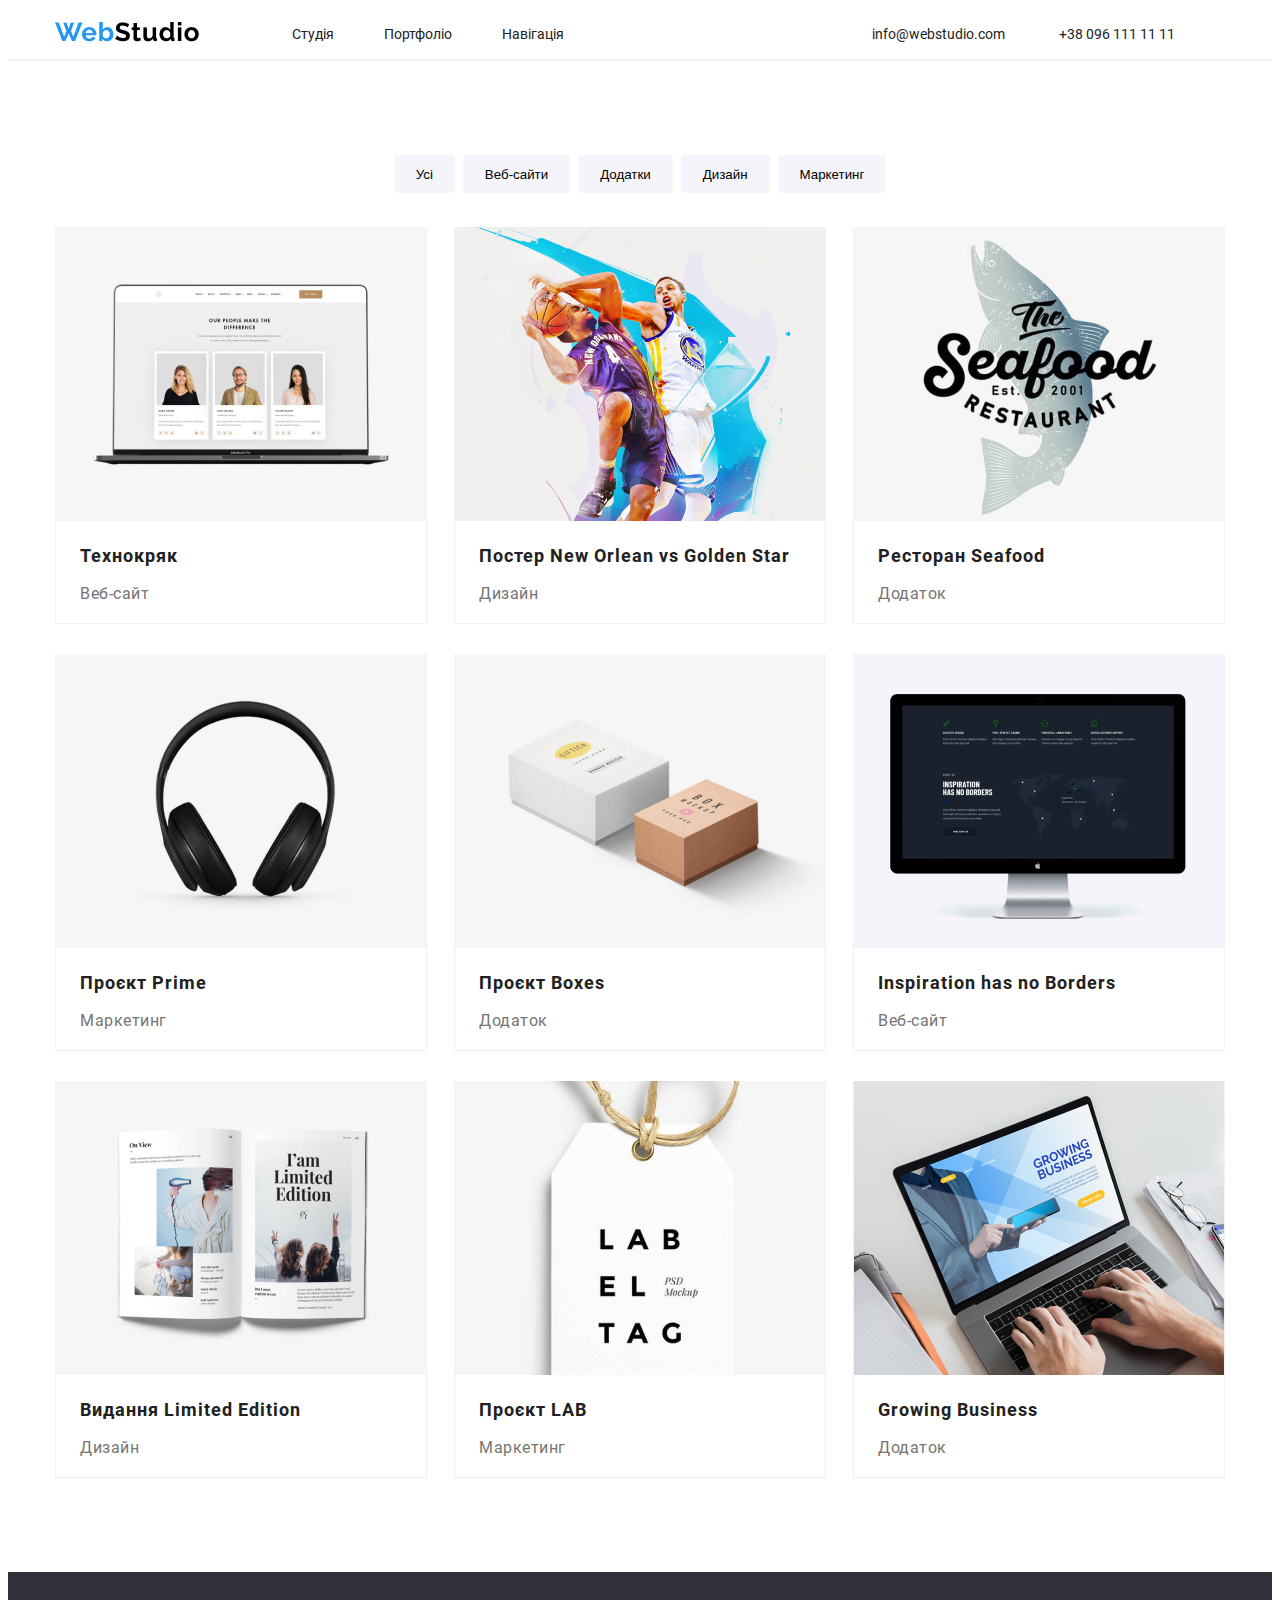
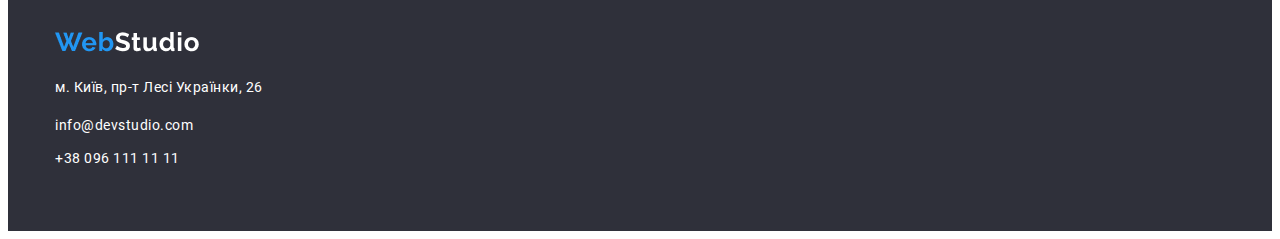
==== commit 7fdcab0c: "Finished the main page and portfolio" ====
--- a/portfolio.html
+++ b/portfolio.html
@@ -3,16 +3,24 @@
 <head>
     <meta charset="UTF-8">
     <meta name="viewport" content="width=device-width, initial-scale=1.0">
+    <link rel="stylesheet" href="https://necolas.github.io/normalize.css/8.0.1/normalize.css">
     <link rel="stylesheet" href="CSS/portfolio.css">
     <title>Document</title>
 </head>
 <body>
     <header class="header">
-        <div class="container">
+        <div class="container header-wrap">
         <a class="logo" href="#"><img src="img/WebStudioBlk.png" alt="WebStudio logo"></a>
+        <nav class="nav">
+            <ul class="nav-list">
+                <li class="nav-list-item"><a class="nav-link" href="index.html">Студія</a></li>
+                <li class="nav-list-item"><a class="nav-link" href="portfolio.html">Портфоліо</a></li>
+                <li class="nav-list-item"><a class="nav-link" href="#">Навігація</a></li>
+            </ul>
+        </nav>
         <address class="address">
-            <a class="address-email" href="mailto:info@webstudio.com">info@webstudio.com</a>
-            <a class="address-phone" href="tel:+380961111111">+38 096 111 11 11</a>
+            <a class="address-email adress-link" href="mailto:info@webstudio.com">info@webstudio.com</a>
+            <a class="address-phone adress-link" href="tel:+380961111111">+38 096 111 11 11</a>
         </address>
         </div>
     </header>
@@ -117,11 +125,11 @@
         </section>
     </main>
     <footer class="footer">
-        <div class="container">
+        <div class="container footer-wrap">
         <a class="logo" href="#"><img src="img/WebStudio.png" alt="WebStudio logo"></a>
         <address class="footer-address">            
             <p class="footer-text">м. Київ, пр-т Лесі Українки, 26</p>
-            <a class="footer-email" href="mailto:info@devstudio.com">info@devstudio.com</a><br>
+            <a class="footer-email" href="mailto:info@devstudio.com">info@devstudio.com</a>
             <a class="footer-phone" href="tel:+380961111111">+38 096 111 11 11</a>
         </address>
         </div>
--- a/CSS/portfolio.css
+++ b/CSS/portfolio.css
@@ -35,6 +35,27 @@
     margin: 0 auto;
     padding: 0 15px;
 }
+.nav-list{
+    list-style: none;
+    display: flex;
+    padding-left: 93px;
+}
+.nav-link{
+    font-size: 14px;
+    font-weight: 400;
+    color: var(--black);
+    text-decoration: none;
+    margin-right: 50px;
+}
+.nav-link:hover{
+    color: var(--sky);
+}
+.address{
+    margin-left: auto;
+}
+.adress-link{
+    margin-right: 50px;
+}
 .address-email{
     font-size: 14px;
     font-weight: 400;
@@ -55,11 +76,86 @@
 .address-phone:hover{
     color: var(--sky);
 }
+
+.footer{
+    background-color: var(--purple);
+}
+.footer-address{
+    font-size: 14px;
+    font-weight: 400;
+    font-style: normal;
+    letter-spacing: 0.5px;
+    color: var(--white);
+    line-height: 1.71;
+}
+.footer-text{
+    margin-top: 20px;
+    color: var(--white);
+    letter-spacing: 0.5px;
+}
+.footer-email{
+    text-decoration: none;
+    color: var(--white);
+    letter-spacing: 0.5px;
+}
+.footer-phone{
+    text-decoration: none;
+    color: var(--white);
+    letter-spacing: 0.5px;
+}
+.nav-wrap{
+    padding-top: 94px;
+    display: flex;
+    justify-content: center;
+}
 .nav-button{
-    font-size: 16px;
-    font-weight: 500;
-    letter-spacing: 3%;
-    color: var(--black);
+    background-color: var(--another-white);
+    height: 38px;
+    padding: 6px 22px 6px 22px;
+    border: none;
+    border-radius: 4px;
+}
+.nav-button:hover{
+    background-color: var(--sky);
+    color: var(--white);
+    cursor: pointer;
+}
+.nav-button:not(:last-child){
+    margin-right: 8px;
+}
+
+.header-wrap{
+    display: flex;
+    align-items: center;
+    justify-content: space-between;
+}
+.header{
+    padding: 17 px 0;
+    border-bottom: 2px solid rgb(241, 241, 241);
+}
+.footer-wrap{
+    padding-top: 60px;
+}
+.footer-address{
+    display: flex;
+    flex-direction: column;
+}
+.footer-email{
+    padding-bottom: 9px;
+}
+.footer-phone{
+    margin-bottom: 60px;
+}
+.header{
+    padding: 50 px 0;
+}
+.header-wrap{
+    display: flex;
+    align-items: center;
+    justify-content: space-between;
+}
+.posts-section{
+    padding-top: 34px;
 }
 .posts-section-list{
     list-style: none;
@@ -67,34 +163,58 @@
 .post-title{
     font-size: 18px;
     font-weight: 700;
-    letter-spacing: 6%;
+    letter-spacing: 1px;
     color: var(--black);
 }
 .post-subtitle{
     font-size: 16px;
     font-weight: 400;
-    letter-spacing: 3%;
+    letter-spacing: 0.5px;
     color: var(--grey);
 }
-.footer{
-    background-color: var(--purple);
-}
-.footer-address{
-    font-size: 14px;
-    font-weight: 400;
-    font-style: normal;
-    letter-spacing: 3%;
-    color: var(--white);
-    line-height: 1.71;
-}
-.footer-text{
-    color: var(--white);
-}
-.footer-email{
-    text-decoration: none;
-    color: var(--white);
-}
-.footer-phone{
-    text-decoration: none;
-    color: var(--white);
+.posts-section-list{
+    margin: 0;
+    padding: 0;
+    display: flex;
+    justify-content: space-between;
+    flex-wrap: wrap;
+    margin-bottom: 94px;
+}
+.post-item{
+    margin: 0;
+    padding: 0;
+}
+figure{
+    margin: 0;
+}
+.post-item-wrap{
+    border-bottom: 1px solid rgb(241, 241, 241);
+    border-left: 1px solid rgb(241, 241, 241);
+    border-right: 1px solid rgb(241, 241, 241);
+}
+.post-item:nth-child(-n+6){
+    padding-bottom: 30px;
+}
+.post-text{
+    text-align: start;
+    padding-right: 24px;
+    padding-left: 24px;
+}
+.post-title{
+    margin-top: 20px;
+}
+.post-subtitle{
+    margin-bottom: 20px;
+}
+.post-title{
+    font-size: 18px;
+    font-weight: 700;
+    letter-spacing: 1px;
+    color: var(--black);
+}
+.post-subtitle{
+    font-size: 16px;
+    font-weight: 400;
+    letter-spacing: 0.5px;
+    color: var(--grey);
 }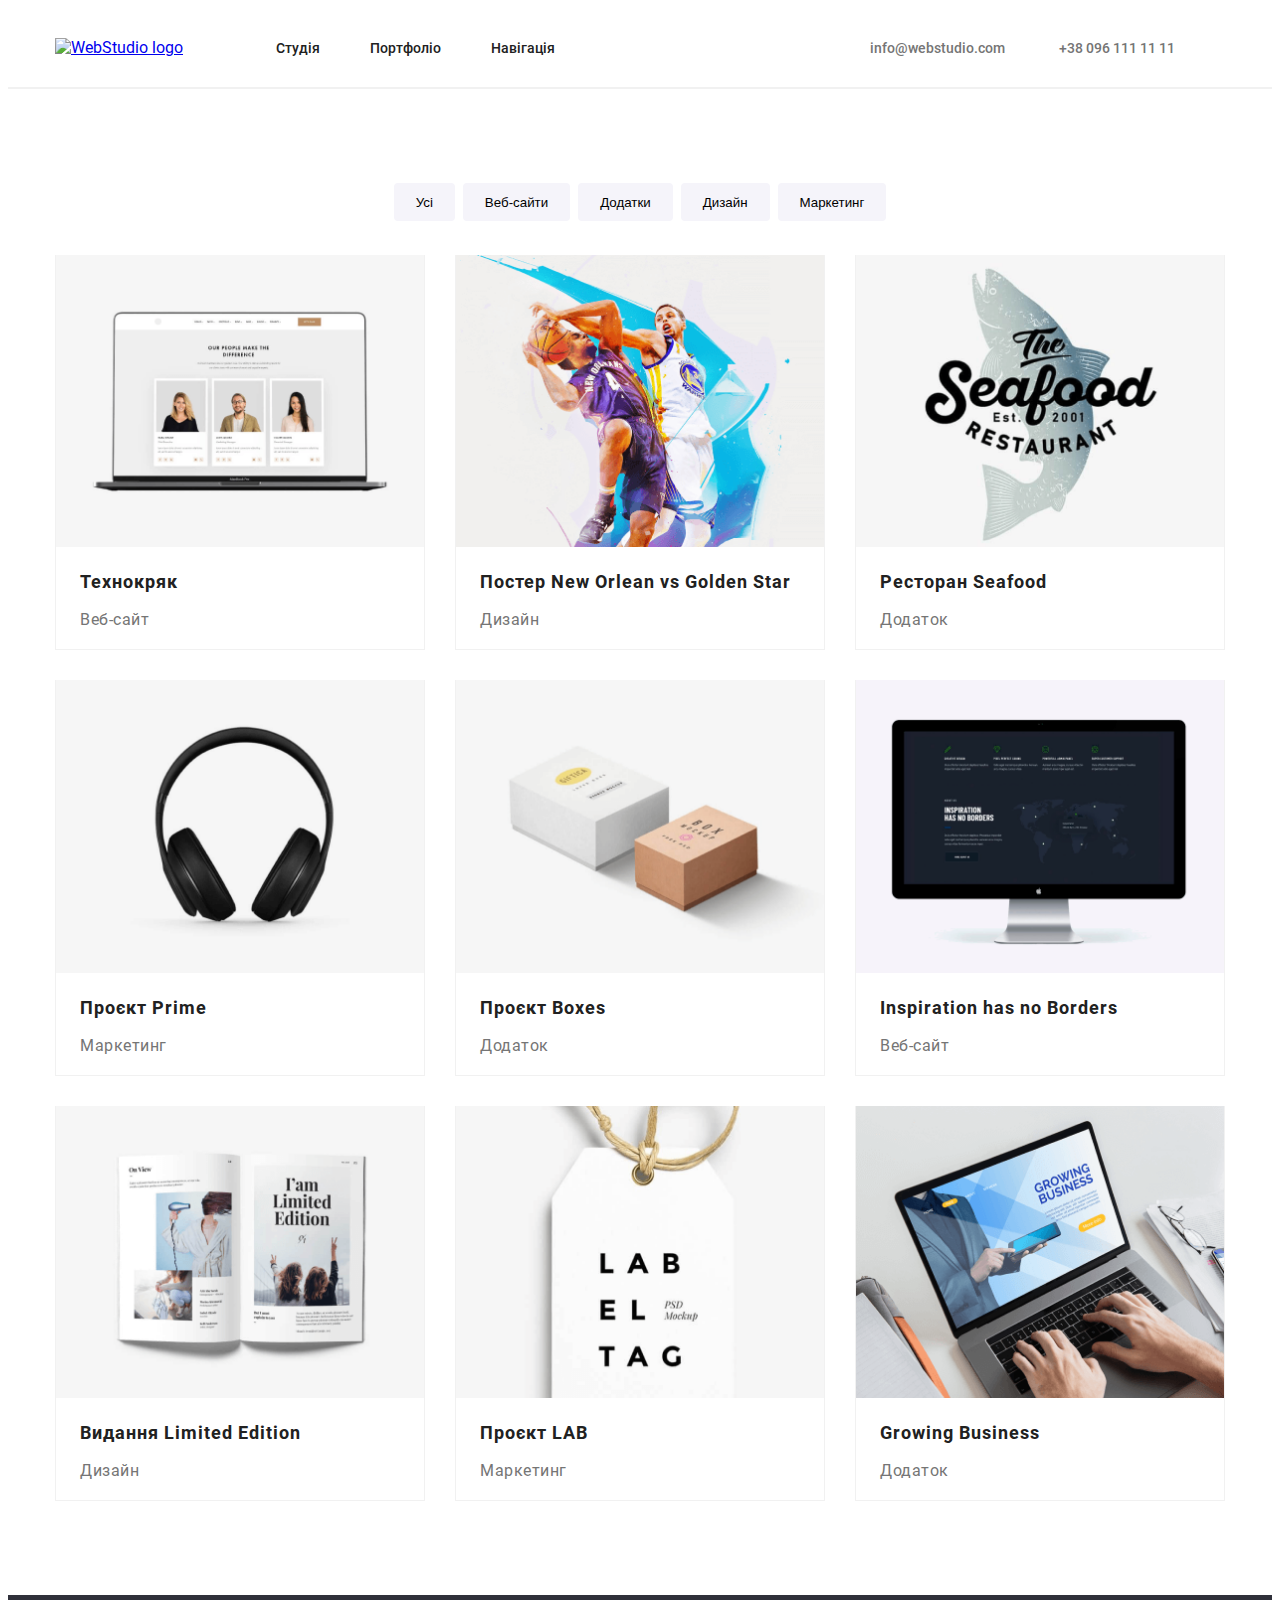
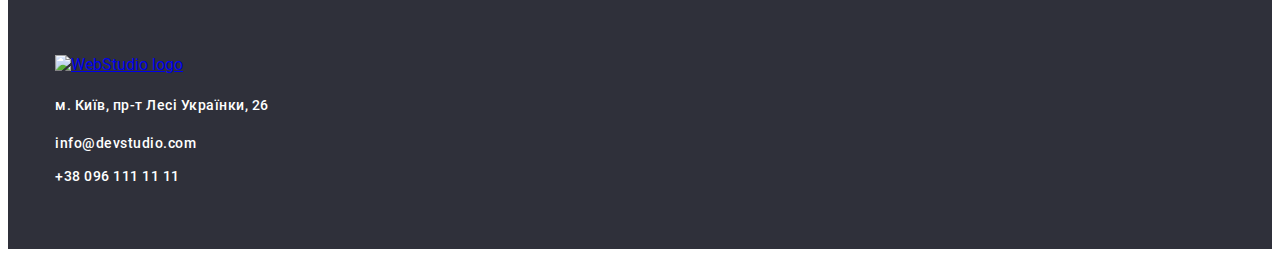
==== commit d3b7db29: "added shadows to some elements on the site and optimized all images" ====
--- a/portfolio.html
+++ b/portfolio.html
@@ -10,7 +10,7 @@
 <body>
     <header class="header">
         <div class="container header-wrap">
-        <a class="logo" href="#"><img src="img/WebStudioBlk.png" alt="WebStudio logo"></a>
+        <a class="logo" href="#"><img src="img/webstudioblk.png" alt="WebStudio logo"></a>
         <nav class="nav">
             <ul class="nav-list">
                 <li class="nav-list-item"><a class="nav-link" href="index.html">Студія</a></li>
@@ -126,7 +126,7 @@
     </main>
     <footer class="footer">
         <div class="container footer-wrap">
-        <a class="logo" href="#"><img src="img/WebStudio.png" alt="WebStudio logo"></a>
+        <a class="logo" href="#"><img src="img/webstudio.png" alt="WebStudio logo"></a>
         <address class="footer-address">            
             <p class="footer-text">м. Київ, пр-т Лесі Українки, 26</p>
             <a class="footer-email" href="mailto:info@devstudio.com">info@devstudio.com</a>
--- a/CSS/portfolio.css
+++ b/CSS/portfolio.css
@@ -42,7 +42,7 @@
 }
 .nav-link{
     font-size: 14px;
-    font-weight: 400;
+    font-weight: 500;
     color: var(--black);
     text-decoration: none;
     margin-right: 50px;
@@ -58,8 +58,8 @@
 }
 .address-email{
     font-size: 14px;
-    font-weight: 400;
-    color: var(--black);
+    font-weight: 500;
+    color: var(--grey);
     text-decoration: none;
     font-style: normal;
 }
@@ -68,8 +68,8 @@
 }
 .address-phone{
     font-size: 14px;
-    font-weight: 400;
-    color: var(--black);
+    font-weight: 500;
+    color: var(--grey);
     text-decoration: none;
     font-style: normal;
 }
@@ -82,7 +82,7 @@
 }
 .footer-address{
     font-size: 14px;
-    font-weight: 400;
+    font-weight: 500;
     font-style: normal;
     letter-spacing: 0.5px;
     color: var(--white);
@@ -119,6 +119,10 @@
     background-color: var(--sky);
     color: var(--white);
     cursor: pointer;
+    box-shadow: 
+        0px 2px 2px 0px rgba(0, 0, 0, 0.12),
+        0px 1px 2px 0px rgba(0, 0, 0, 0.08),
+        0px 3px 1px 0px rgba(0, 0, 0, 0.1);
 }
 .nav-button:not(:last-child){
     margin-right: 8px;
@@ -130,7 +134,7 @@
     justify-content: space-between;
 }
 .header{
-    padding: 17 px 0;
+    padding: 14px 0;
     border-bottom: 2px solid rgb(241, 241, 241);
 }
 .footer-wrap{
@@ -159,6 +163,26 @@
 }
 .posts-section-list{
     list-style: none;
+}
+.posts-section-list{
+    display: flex;
+    flex-direction: row;
+    flex-wrap: wrap;
+    justify-content: space-between;
+    gap: 30px;
+}
+.post-item{
+    width: calc((100% - 60px)/3);
+}
+.post-item:hover{
+    cursor: pointer;
+    box-shadow: 
+        1px 4px 6px 0px rgba(0, 0, 0, 0.16),
+        0px 4px 4px 0px rgba(0, 0, 0, 0.06),
+        0px 1px 1px 0px rgba(0, 0, 0, 0.12);
+}
+.post-img{
+    width: 100%;
 }
 .post-title{
     font-size: 18px;
@@ -193,7 +217,7 @@
     border-right: 1px solid rgb(241, 241, 241);
 }
 .post-item:nth-child(-n+6){
-    padding-bottom: 30px;
+    margin-bottom: 0;
 }
 .post-text{
     text-align: start;
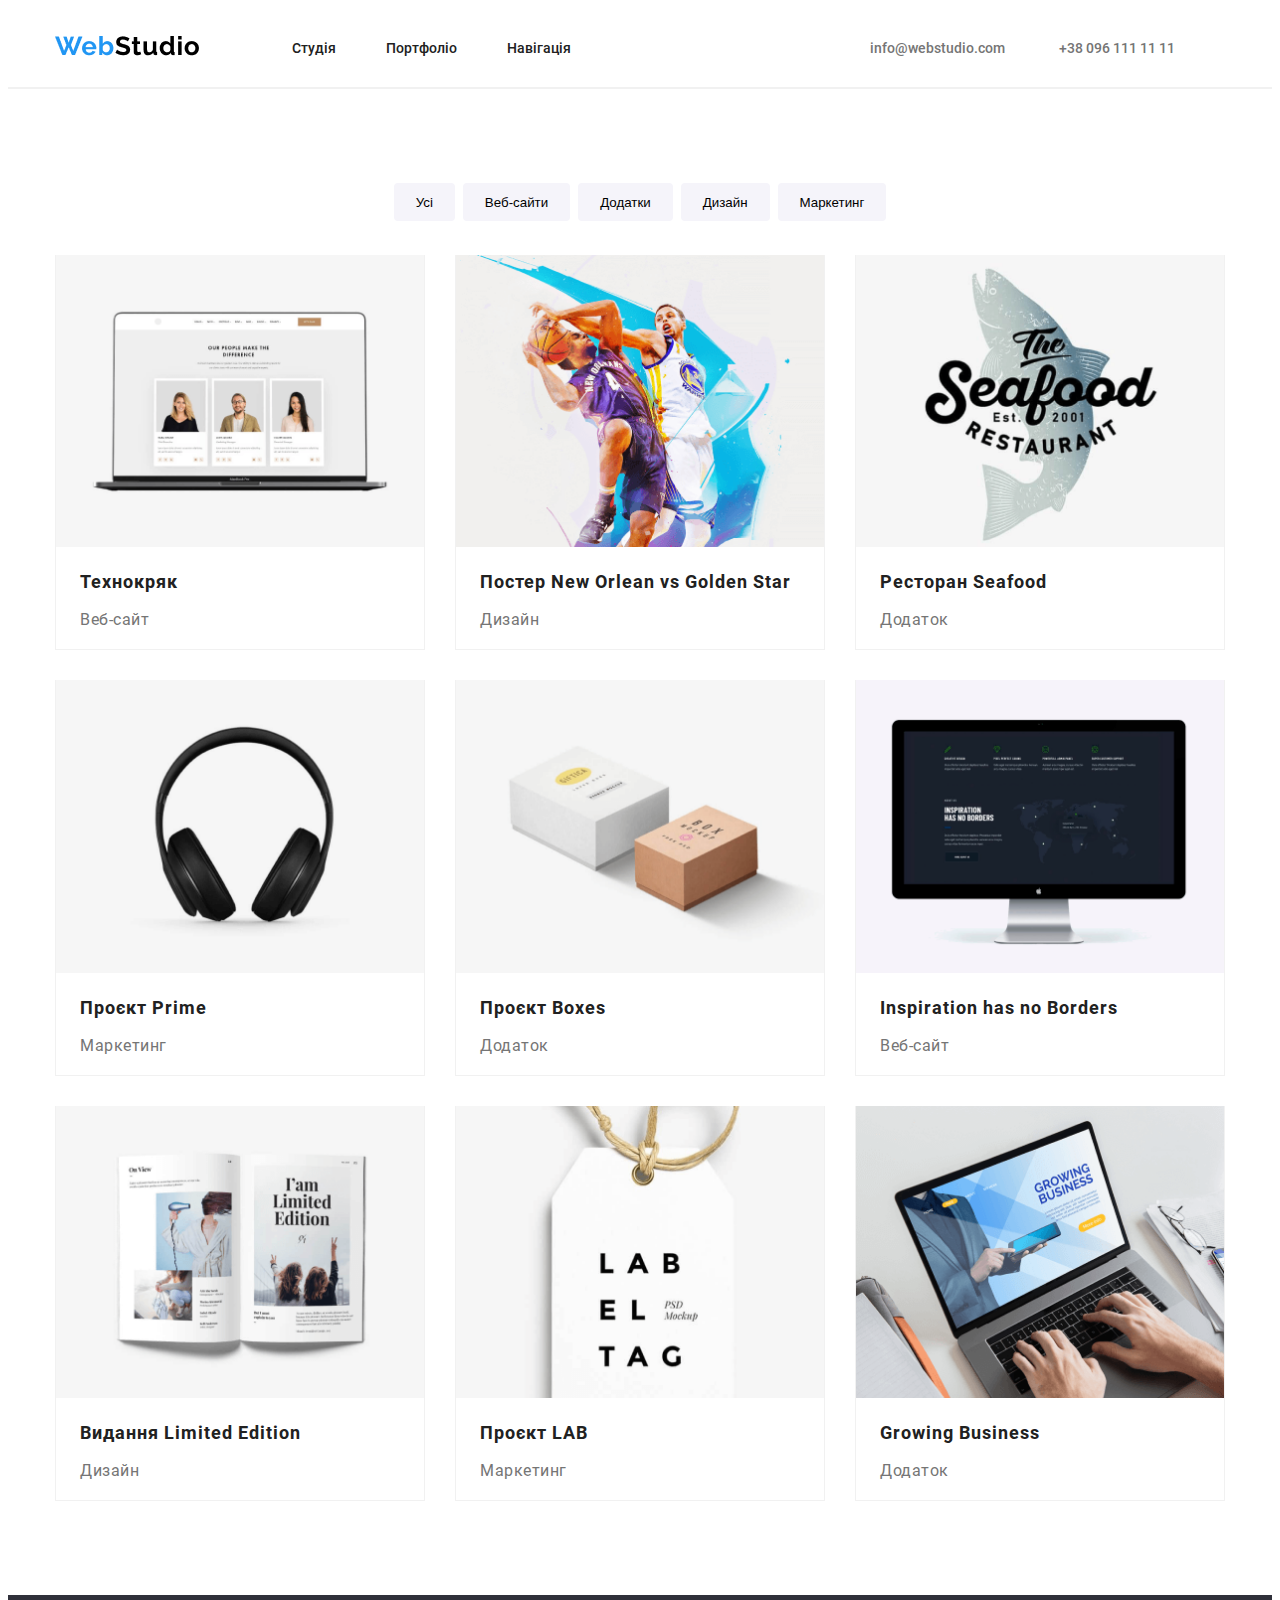
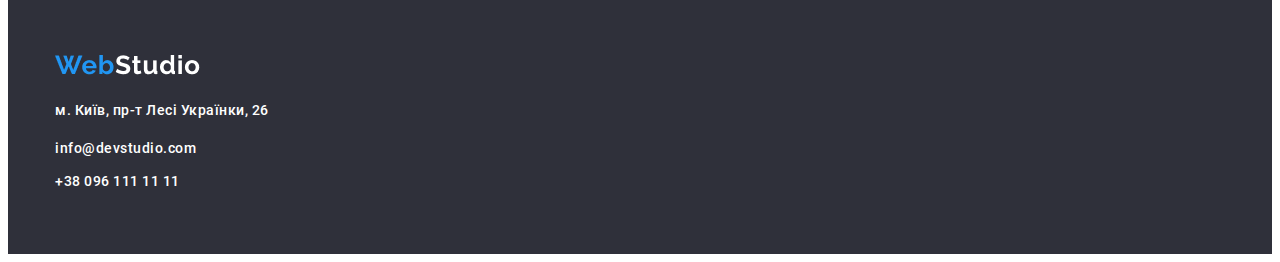
==== commit aead044d: "Fixed" ====
--- a/portfolio.html
+++ b/portfolio.html
@@ -10,7 +10,7 @@
 <body>
     <header class="header">
         <div class="container header-wrap">
-        <a class="logo" href="#"><img src="img/webstudioblk.png" alt="WebStudio logo"></a>
+        <a class="logo" href="#"><img src="img/webstudio.top.png" alt="WebStudio logo"></a>
         <nav class="nav">
             <ul class="nav-list">
                 <li class="nav-list-item"><a class="nav-link" href="index.html">Студія</a></li>
@@ -126,7 +126,7 @@
     </main>
     <footer class="footer">
         <div class="container footer-wrap">
-        <a class="logo" href="#"><img src="img/webstudio.png" alt="WebStudio logo"></a>
+        <a class="logo" href="#"><img src="img/webstudio.bottom.png" alt="WebStudio logo"></a>
         <address class="footer-address">            
             <p class="footer-text">м. Київ, пр-т Лесі Українки, 26</p>
             <a class="footer-email" href="mailto:info@devstudio.com">info@devstudio.com</a>
